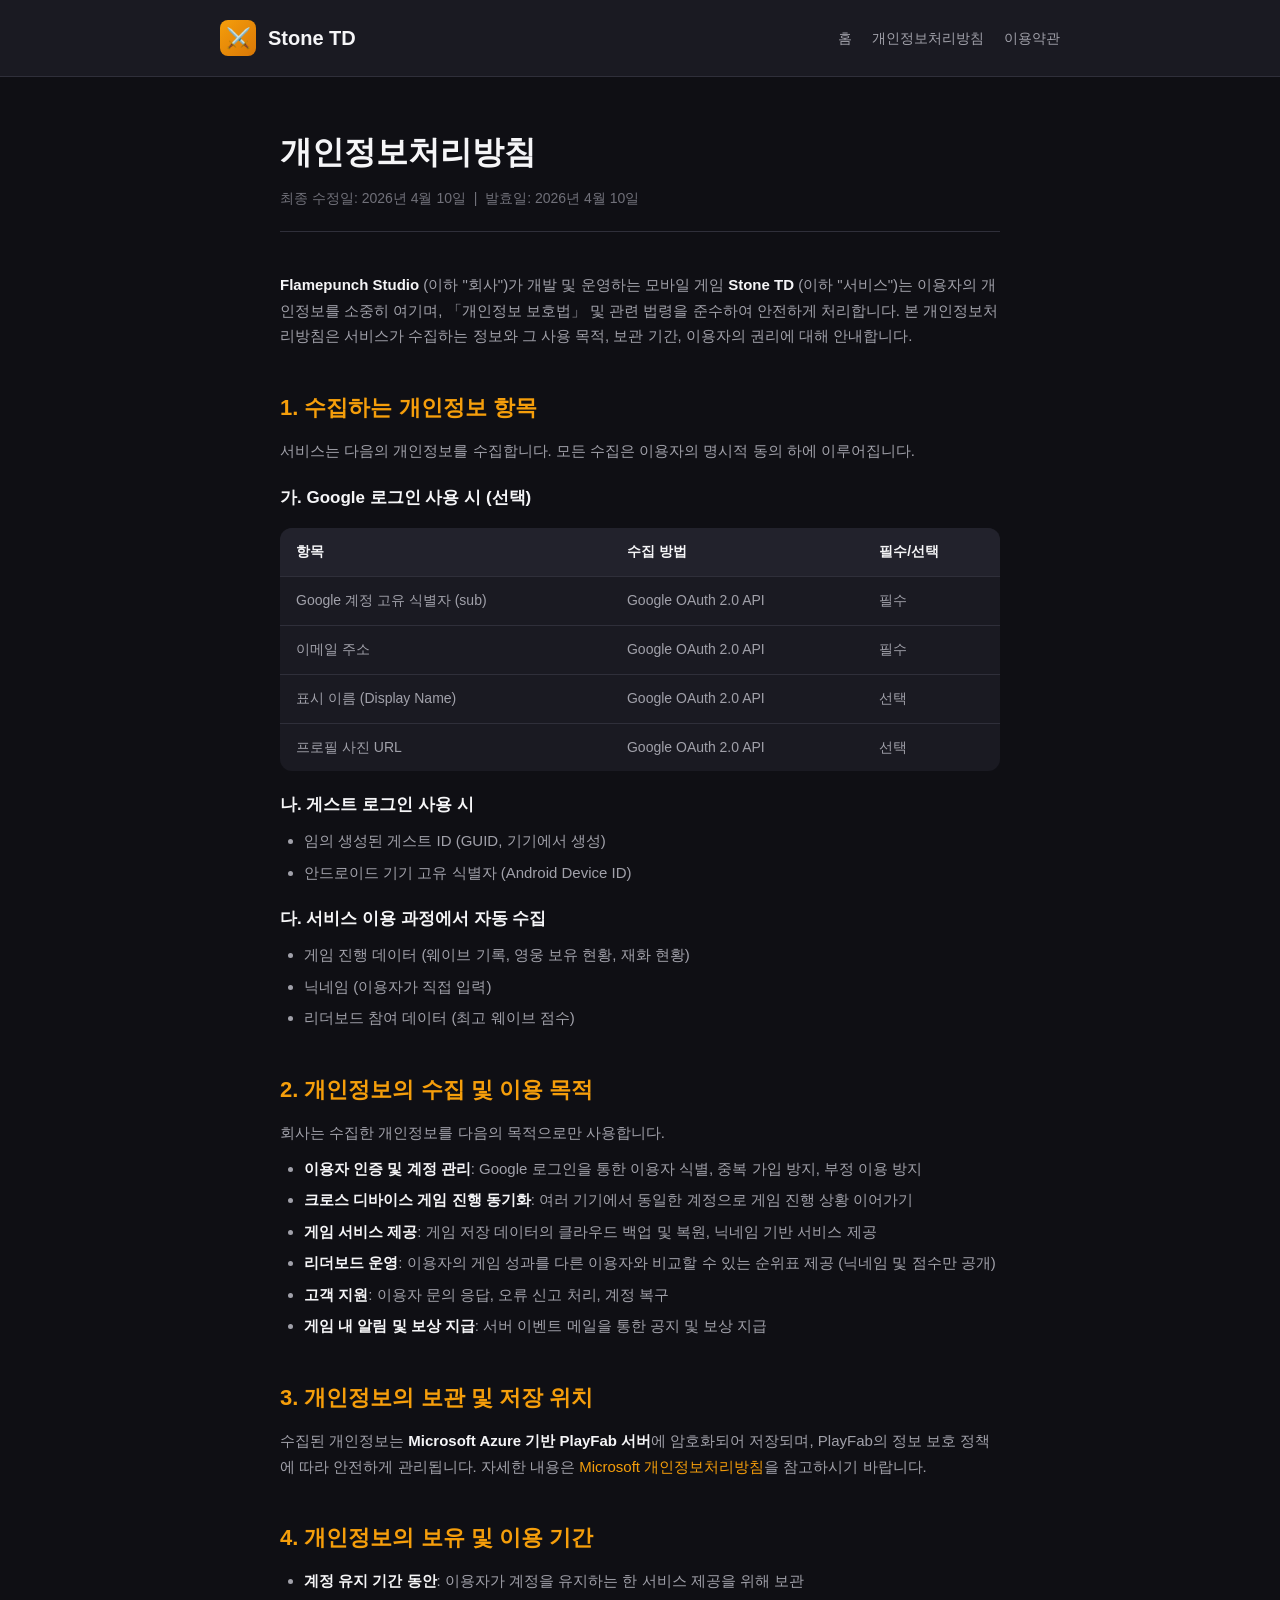
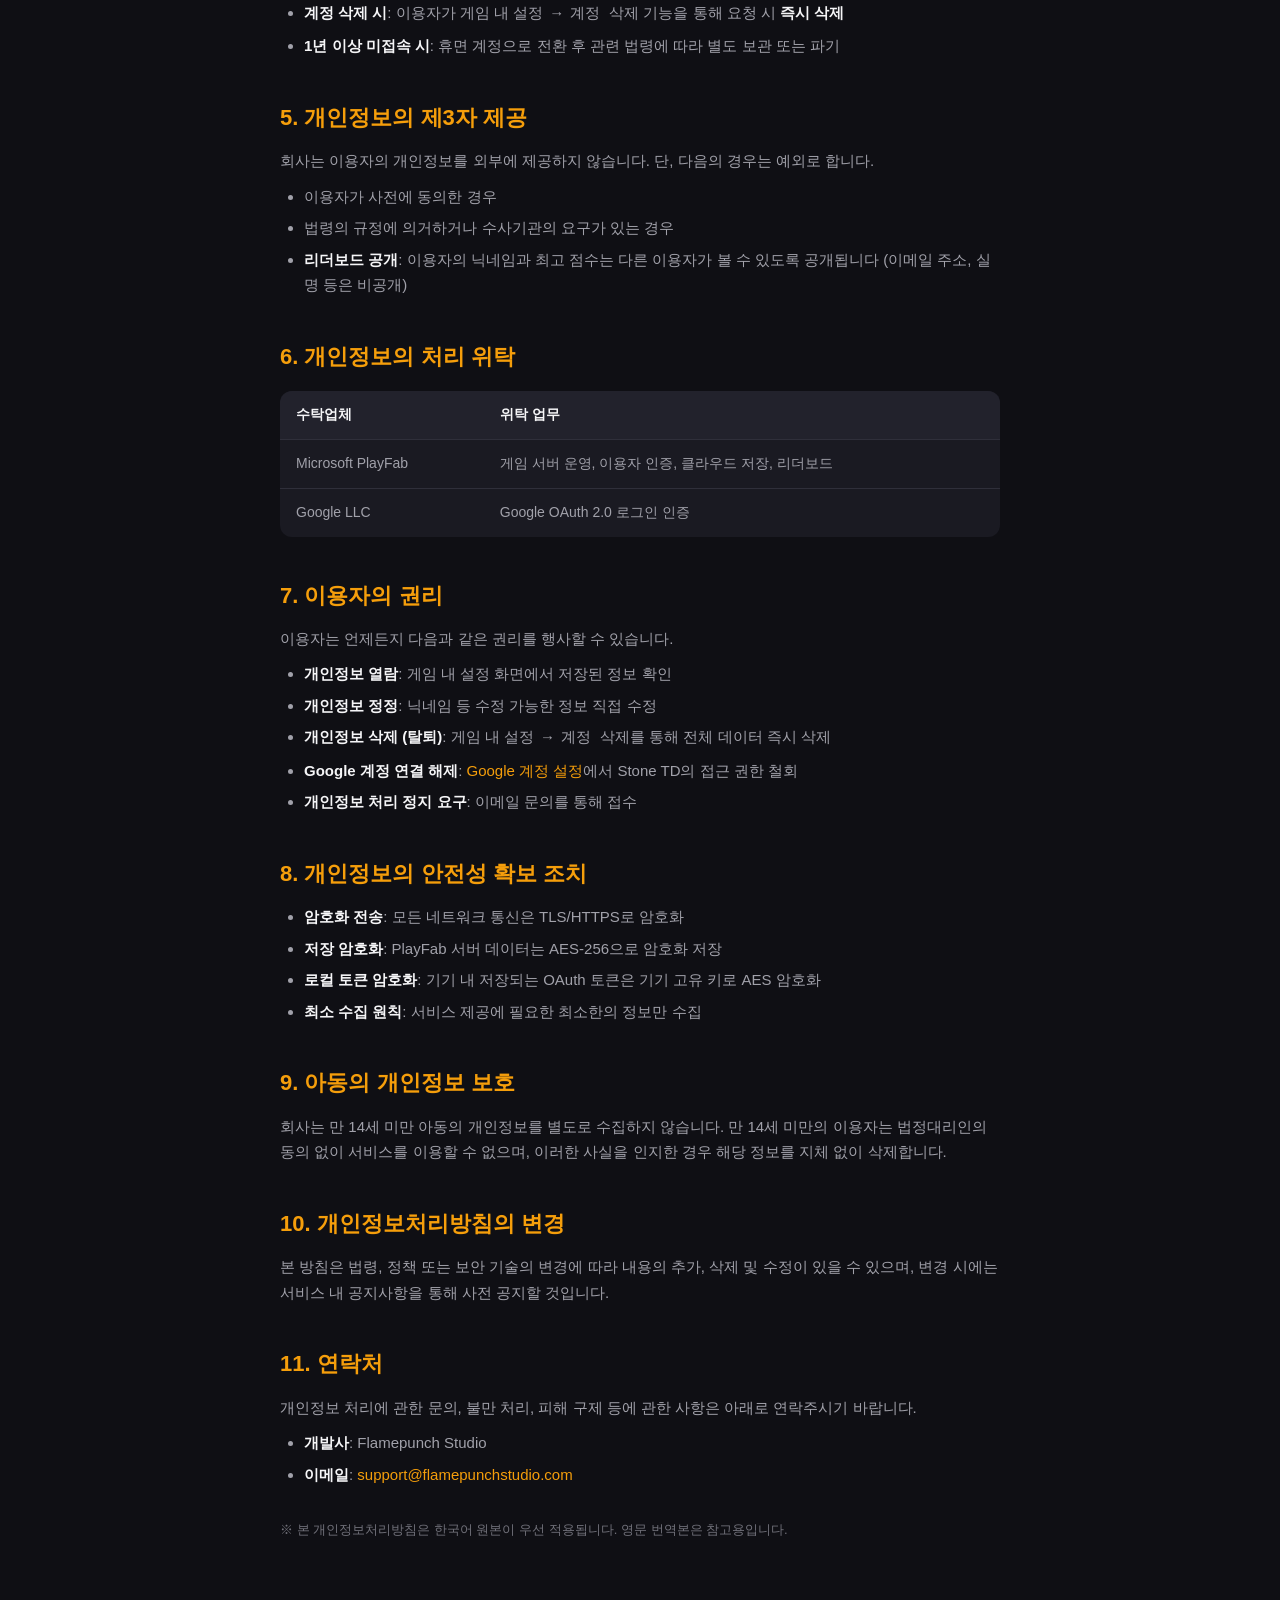
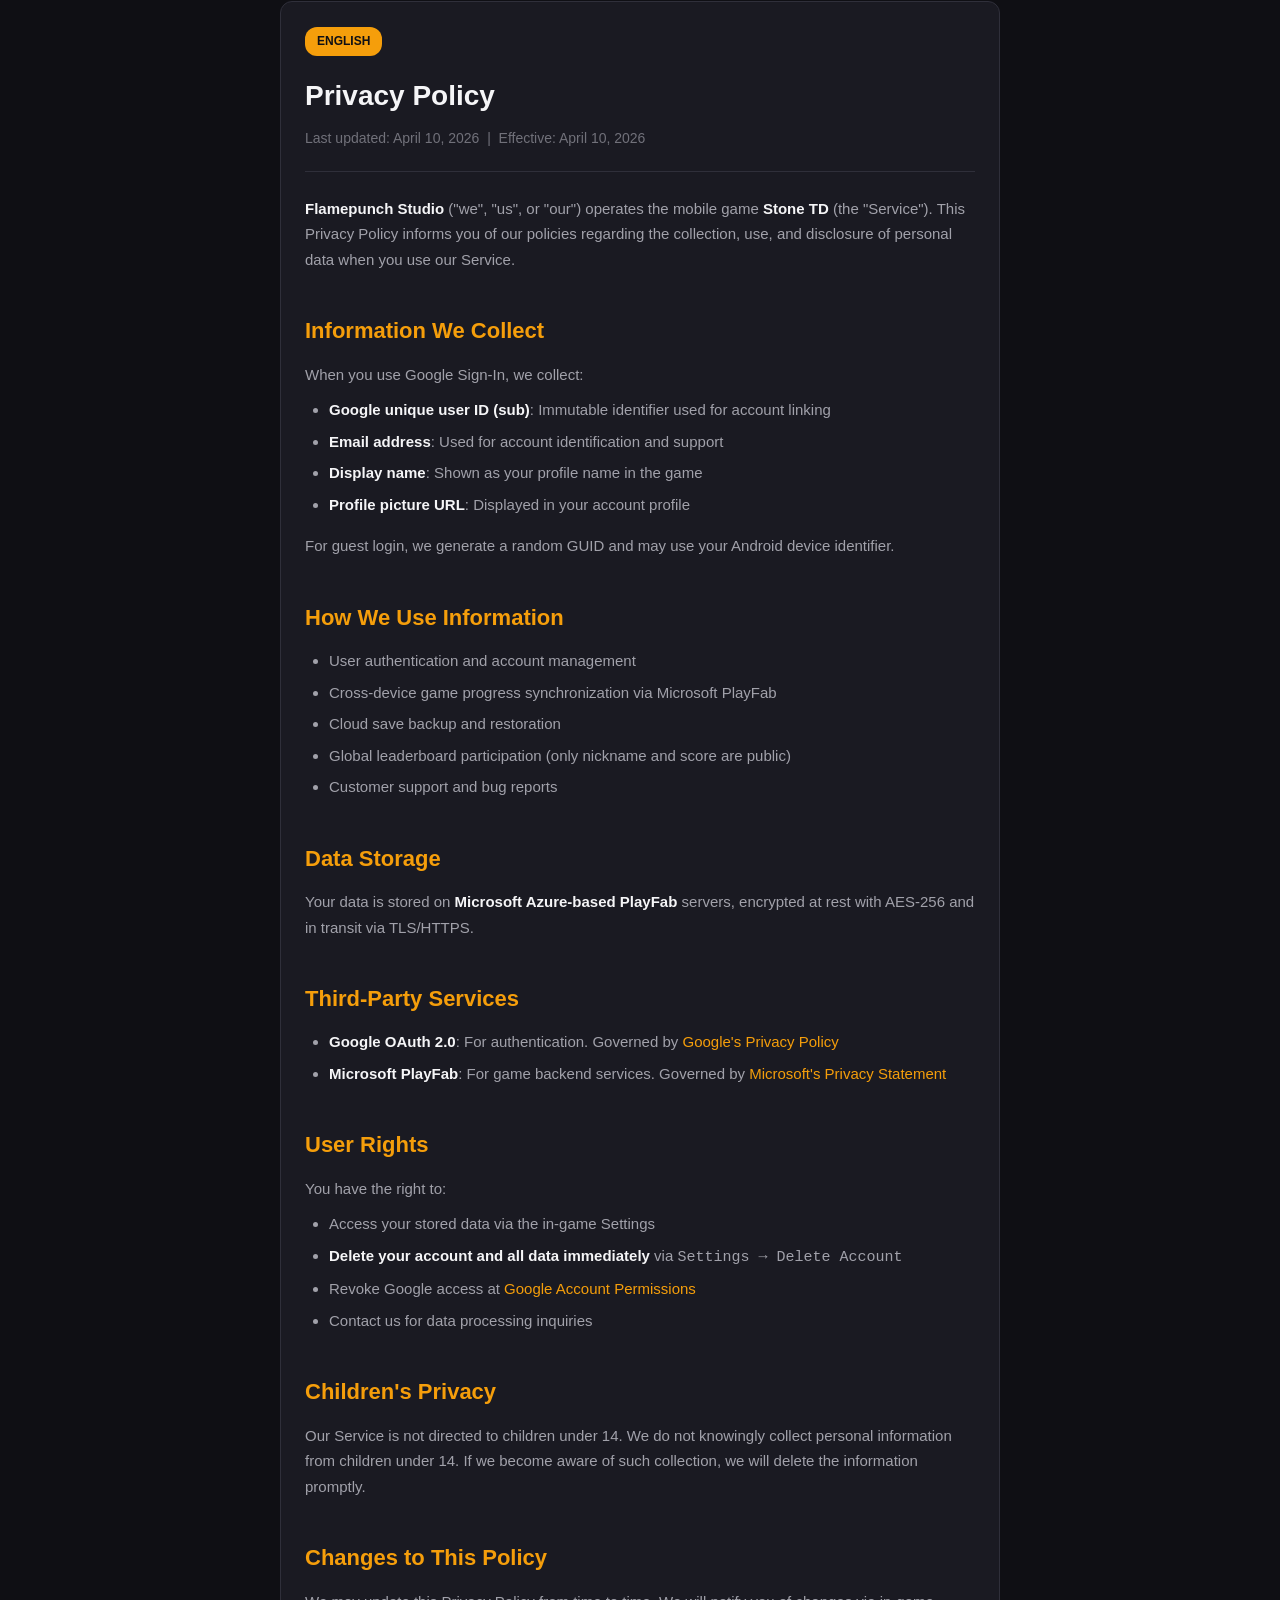
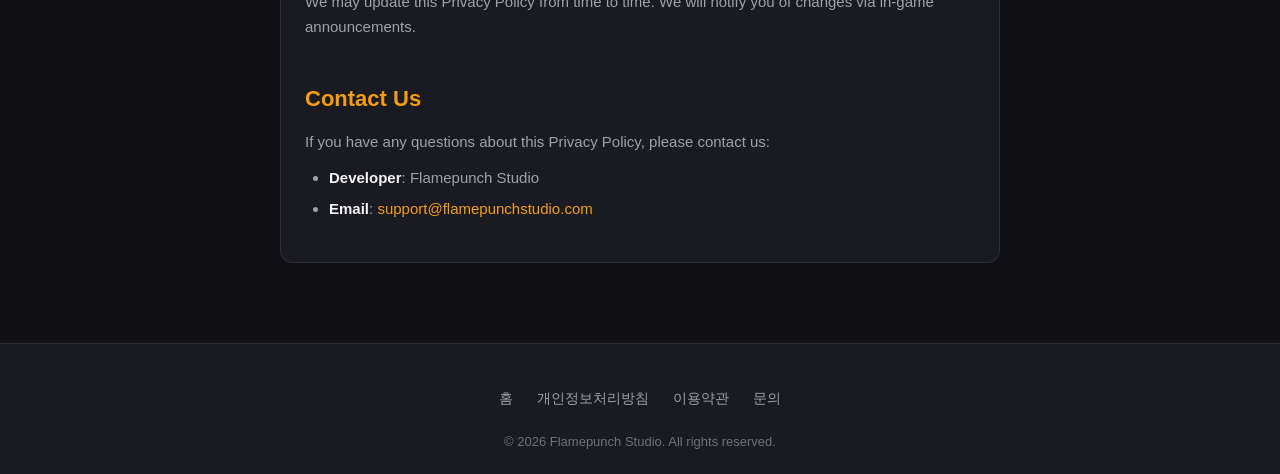
==== privacy.html @ 5a10e5a6 "Initial commit: Stone TD website + legal docs + custom domain CNAME" ====
<!DOCTYPE html>
<html lang="ko">
<head>
  <meta charset="UTF-8" />
  <meta name="viewport" content="width=device-width, initial-scale=1.0" />
  <title>개인정보처리방침 — Stone TD</title>
  <meta
    name="description"
    content="Stone TD 개인정보처리방침 — 수집하는 정보, 사용 목적, 보관 기간, 사용자 권리에 대한 안내"
  />
  <link rel="stylesheet" href="style.css" />
</head>
<body>
  <!-- ─────────── 헤더 ─────────── -->
  <header>
    <div class="container">
      <nav class="nav">
        <a href="index.html" class="logo">
          <div class="logo-icon">⚔️</div>
          <span>Stone TD</span>
        </a>
        <ul class="nav-links">
          <li><a href="index.html">홈</a></li>
          <li><a href="privacy.html">개인정보처리방침</a></li>
          <li><a href="terms.html">이용약관</a></li>
        </ul>
      </nav>
    </div>
  </header>

  <!-- ─────────── 한국어 섹션 ─────────── -->
  <main class="legal-container">
    <h1>개인정보처리방침</h1>
    <p class="legal-subtitle">
      최종 수정일: 2026년 4월 10일 &nbsp;|&nbsp; 발효일: 2026년 4월 10일
    </p>

    <p>
      <strong>Flamepunch Studio</strong> (이하 "회사")가 개발 및 운영하는 모바일
      게임 <strong>Stone TD</strong> (이하 "서비스")는 이용자의 개인정보를
      소중히 여기며, 「개인정보 보호법」 및 관련 법령을 준수하여 안전하게
      처리합니다. 본 개인정보처리방침은 서비스가 수집하는 정보와 그 사용 목적,
      보관 기간, 이용자의 권리에 대해 안내합니다.
    </p>

    <h2>1. 수집하는 개인정보 항목</h2>
    <p>
      서비스는 다음의 개인정보를 수집합니다. 모든 수집은 이용자의 명시적 동의
      하에 이루어집니다.
    </p>

    <h3>가. Google 로그인 사용 시 (선택)</h3>
    <table class="data-table">
      <thead>
        <tr>
          <th>항목</th>
          <th>수집 방법</th>
          <th>필수/선택</th>
        </tr>
      </thead>
      <tbody>
        <tr>
          <td>Google 계정 고유 식별자 (sub)</td>
          <td>Google OAuth 2.0 API</td>
          <td>필수</td>
        </tr>
        <tr>
          <td>이메일 주소</td>
          <td>Google OAuth 2.0 API</td>
          <td>필수</td>
        </tr>
        <tr>
          <td>표시 이름 (Display Name)</td>
          <td>Google OAuth 2.0 API</td>
          <td>선택</td>
        </tr>
        <tr>
          <td>프로필 사진 URL</td>
          <td>Google OAuth 2.0 API</td>
          <td>선택</td>
        </tr>
      </tbody>
    </table>

    <h3>나. 게스트 로그인 사용 시</h3>
    <ul>
      <li>임의 생성된 게스트 ID (GUID, 기기에서 생성)</li>
      <li>안드로이드 기기 고유 식별자 (Android Device ID)</li>
    </ul>

    <h3>다. 서비스 이용 과정에서 자동 수집</h3>
    <ul>
      <li>게임 진행 데이터 (웨이브 기록, 영웅 보유 현황, 재화 현황)</li>
      <li>닉네임 (이용자가 직접 입력)</li>
      <li>리더보드 참여 데이터 (최고 웨이브 점수)</li>
    </ul>

    <h2>2. 개인정보의 수집 및 이용 목적</h2>
    <p>회사는 수집한 개인정보를 다음의 목적으로만 사용합니다.</p>
    <ul>
      <li>
        <strong>이용자 인증 및 계정 관리</strong>: Google 로그인을 통한 이용자
        식별, 중복 가입 방지, 부정 이용 방지
      </li>
      <li>
        <strong>크로스 디바이스 게임 진행 동기화</strong>: 여러 기기에서 동일한
        계정으로 게임 진행 상황 이어가기
      </li>
      <li>
        <strong>게임 서비스 제공</strong>: 게임 저장 데이터의 클라우드 백업 및
        복원, 닉네임 기반 서비스 제공
      </li>
      <li>
        <strong>리더보드 운영</strong>: 이용자의 게임 성과를 다른 이용자와
        비교할 수 있는 순위표 제공 (닉네임 및 점수만 공개)
      </li>
      <li>
        <strong>고객 지원</strong>: 이용자 문의 응답, 오류 신고 처리, 계정 복구
      </li>
      <li>
        <strong>게임 내 알림 및 보상 지급</strong>: 서버 이벤트 메일을 통한 공지
        및 보상 지급
      </li>
    </ul>

    <h2>3. 개인정보의 보관 및 저장 위치</h2>
    <p>
      수집된 개인정보는 <strong>Microsoft Azure 기반 PlayFab 서버</strong>에
      암호화되어 저장되며, PlayFab의 정보 보호 정책에 따라 안전하게 관리됩니다.
      자세한 내용은
      <a
        href="https://www.microsoft.com/ko-kr/trust-center/privacy"
        target="_blank"
        rel="noopener"
        >Microsoft 개인정보처리방침</a
      >을 참고하시기 바랍니다.
    </p>

    <h2>4. 개인정보의 보유 및 이용 기간</h2>
    <ul>
      <li>
        <strong>계정 유지 기간 동안</strong>: 이용자가 계정을 유지하는 한
        서비스 제공을 위해 보관
      </li>
      <li>
        <strong>계정 삭제 시</strong>: 이용자가 게임 내
        <code>설정 → 계정 삭제</code> 기능을 통해 요청 시
        <strong>즉시 삭제</strong>
      </li>
      <li>
        <strong>1년 이상 미접속 시</strong>: 휴면 계정으로 전환 후 관련 법령에
        따라 별도 보관 또는 파기
      </li>
    </ul>

    <h2>5. 개인정보의 제3자 제공</h2>
    <p>
      회사는 이용자의 개인정보를 외부에 제공하지 않습니다. 단, 다음의 경우는
      예외로 합니다.
    </p>
    <ul>
      <li>이용자가 사전에 동의한 경우</li>
      <li>법령의 규정에 의거하거나 수사기관의 요구가 있는 경우</li>
      <li>
        <strong>리더보드 공개</strong>: 이용자의 닉네임과 최고 점수는 다른
        이용자가 볼 수 있도록 공개됩니다 (이메일 주소, 실명 등은 비공개)
      </li>
    </ul>

    <h2>6. 개인정보의 처리 위탁</h2>
    <table class="data-table">
      <thead>
        <tr>
          <th>수탁업체</th>
          <th>위탁 업무</th>
        </tr>
      </thead>
      <tbody>
        <tr>
          <td>Microsoft PlayFab</td>
          <td>
            게임 서버 운영, 이용자 인증, 클라우드 저장, 리더보드
          </td>
        </tr>
        <tr>
          <td>Google LLC</td>
          <td>Google OAuth 2.0 로그인 인증</td>
        </tr>
      </tbody>
    </table>

    <h2>7. 이용자의 권리</h2>
    <p>이용자는 언제든지 다음과 같은 권리를 행사할 수 있습니다.</p>
    <ul>
      <li>
        <strong>개인정보 열람</strong>: 게임 내 설정 화면에서 저장된 정보 확인
      </li>
      <li>
        <strong>개인정보 정정</strong>: 닉네임 등 수정 가능한 정보 직접 수정
      </li>
      <li>
        <strong>개인정보 삭제 (탈퇴)</strong>: 게임 내
        <code>설정 → 계정 삭제</code>를 통해 전체 데이터 즉시 삭제
      </li>
      <li>
        <strong>Google 계정 연결 해제</strong>:
        <a
          href="https://myaccount.google.com/permissions"
          target="_blank"
          rel="noopener"
          >Google 계정 설정</a
        >에서 Stone TD의 접근 권한 철회
      </li>
      <li><strong>개인정보 처리 정지 요구</strong>: 이메일 문의를 통해 접수</li>
    </ul>

    <h2>8. 개인정보의 안전성 확보 조치</h2>
    <ul>
      <li>
        <strong>암호화 전송</strong>: 모든 네트워크 통신은 TLS/HTTPS로 암호화
      </li>
      <li>
        <strong>저장 암호화</strong>: PlayFab 서버 데이터는 AES-256으로 암호화
        저장
      </li>
      <li>
        <strong>로컬 토큰 암호화</strong>: 기기 내 저장되는 OAuth 토큰은 기기
        고유 키로 AES 암호화
      </li>
      <li>
        <strong>최소 수집 원칙</strong>: 서비스 제공에 필요한 최소한의 정보만
        수집
      </li>
    </ul>

    <h2>9. 아동의 개인정보 보호</h2>
    <p>
      회사는 만 14세 미만 아동의 개인정보를 별도로 수집하지 않습니다. 만 14세
      미만의 이용자는 법정대리인의 동의 없이 서비스를 이용할 수 없으며, 이러한
      사실을 인지한 경우 해당 정보를 지체 없이 삭제합니다.
    </p>

    <h2>10. 개인정보처리방침의 변경</h2>
    <p>
      본 방침은 법령, 정책 또는 보안 기술의 변경에 따라 내용의 추가, 삭제 및
      수정이 있을 수 있으며, 변경 시에는 서비스 내 공지사항을 통해 사전 공지할
      것입니다.
    </p>

    <h2>11. 연락처</h2>
    <p>
      개인정보 처리에 관한 문의, 불만 처리, 피해 구제 등에 관한 사항은 아래로
      연락주시기 바랍니다.
    </p>
    <ul>
      <li><strong>개발사</strong>: Flamepunch Studio</li>
      <li>
        <strong>이메일</strong>:
        <a href="mailto:support@flamepunchstudio.com"
          >support@flamepunchstudio.com</a
        >
      </li>
    </ul>

    <p style="margin-top: 32px; color: var(--text-muted); font-size: 13px">
      ※ 본 개인정보처리방침은 한국어 원본이 우선 적용됩니다. 영문 번역본은
      참고용입니다.
    </p>

    <!-- ─────────── English Section ─────────── -->
    <div class="lang-section" style="margin-top: 60px">
      <span class="lang-label">English</span>

      <h1 style="font-size: 28px; margin-bottom: 8px">Privacy Policy</h1>
      <p class="legal-subtitle" style="margin-bottom: 24px">
        Last updated: April 10, 2026 &nbsp;|&nbsp; Effective: April 10, 2026
      </p>

      <p>
        <strong>Flamepunch Studio</strong> ("we", "us", or "our") operates the
        mobile game <strong>Stone TD</strong> (the "Service"). This Privacy
        Policy informs you of our policies regarding the collection, use, and
        disclosure of personal data when you use our Service.
      </p>

      <h2>Information We Collect</h2>
      <p>When you use Google Sign-In, we collect:</p>
      <ul>
        <li>
          <strong>Google unique user ID (sub)</strong>: Immutable identifier
          used for account linking
        </li>
        <li>
          <strong>Email address</strong>: Used for account identification and
          support
        </li>
        <li>
          <strong>Display name</strong>: Shown as your profile name in the game
        </li>
        <li>
          <strong>Profile picture URL</strong>: Displayed in your account
          profile
        </li>
      </ul>
      <p>
        For guest login, we generate a random GUID and may use your Android
        device identifier.
      </p>

      <h2>How We Use Information</h2>
      <ul>
        <li>User authentication and account management</li>
        <li>
          Cross-device game progress synchronization via Microsoft PlayFab
        </li>
        <li>Cloud save backup and restoration</li>
        <li>
          Global leaderboard participation (only nickname and score are public)
        </li>
        <li>Customer support and bug reports</li>
      </ul>

      <h2>Data Storage</h2>
      <p>
        Your data is stored on <strong>Microsoft Azure-based PlayFab</strong>
        servers, encrypted at rest with AES-256 and in transit via TLS/HTTPS.
      </p>

      <h2>Third-Party Services</h2>
      <ul>
        <li>
          <strong>Google OAuth 2.0</strong>: For authentication. Governed by
          <a
            href="https://policies.google.com/privacy"
            target="_blank"
            rel="noopener"
            >Google's Privacy Policy</a
          >
        </li>
        <li>
          <strong>Microsoft PlayFab</strong>: For game backend services.
          Governed by
          <a
            href="https://www.microsoft.com/en-us/trust-center/privacy"
            target="_blank"
            rel="noopener"
            >Microsoft's Privacy Statement</a
          >
        </li>
      </ul>

      <h2>User Rights</h2>
      <p>You have the right to:</p>
      <ul>
        <li>Access your stored data via the in-game Settings</li>
        <li>
          <strong>Delete your account and all data immediately</strong> via
          <code>Settings → Delete Account</code>
        </li>
        <li>
          Revoke Google access at
          <a
            href="https://myaccount.google.com/permissions"
            target="_blank"
            rel="noopener"
            >Google Account Permissions</a
          >
        </li>
        <li>Contact us for data processing inquiries</li>
      </ul>

      <h2>Children's Privacy</h2>
      <p>
        Our Service is not directed to children under 14. We do not knowingly
        collect personal information from children under 14. If we become aware
        of such collection, we will delete the information promptly.
      </p>

      <h2>Changes to This Policy</h2>
      <p>
        We may update this Privacy Policy from time to time. We will notify you
        of changes via in-game announcements.
      </p>

      <h2>Contact Us</h2>
      <p>
        If you have any questions about this Privacy Policy, please contact us:
      </p>
      <ul>
        <li><strong>Developer</strong>: Flamepunch Studio</li>
        <li>
          <strong>Email</strong>:
          <a href="mailto:support@flamepunchstudio.com"
            >support@flamepunchstudio.com</a
          >
        </li>
      </ul>
    </div>
  </main>

  <!-- ─────────── 푸터 ─────────── -->
  <footer>
    <div class="container">
      <ul class="footer-links">
        <li><a href="index.html">홈</a></li>
        <li><a href="privacy.html">개인정보처리방침</a></li>
        <li><a href="terms.html">이용약관</a></li>
        <li><a href="mailto:support@flamepunchstudio.com">문의</a></li>
      </ul>
      <p class="footer-copyright">
        © 2026 Flamepunch Studio. All rights reserved.
      </p>
    </div>
  </footer>
</body>
</html>
---- style.css ----
/* ============================================================
   Stone TD 공식 웹사이트 스타일
   모바일 반응형, 다크 테마, 한국어 + 영어 병행
   ============================================================ */

:root {
  --bg-primary: #0f0f14;
  --bg-secondary: #1a1a22;
  --bg-card: #22222c;
  --border: #2f2f3a;
  --text-primary: #f5f5f7;
  --text-secondary: #a1a1aa;
  --text-muted: #71717a;
  --accent: #f59e0b;
  --accent-hover: #fbbf24;
  --danger: #ef4444;
  --success: #10b981;
  --max-width: 880px;
  --radius: 12px;
}

* {
  box-sizing: border-box;
  margin: 0;
  padding: 0;
}

html {
  scroll-behavior: smooth;
  -webkit-text-size-adjust: 100%;
}

body {
  font-family: -apple-system, BlinkMacSystemFont, "Segoe UI", "Pretendard",
    "Noto Sans KR", "Apple SD Gothic Neo", "Malgun Gothic", sans-serif;
  background: var(--bg-primary);
  color: var(--text-primary);
  line-height: 1.7;
  font-size: 16px;
  min-height: 100vh;
  display: flex;
  flex-direction: column;
}

/* ─────────── 공통 컨테이너 ─────────── */
.container {
  max-width: var(--max-width);
  margin: 0 auto;
  padding: 0 20px;
  width: 100%;
}

/* ─────────── 헤더 / 네비게이션 ─────────── */
header {
  background: var(--bg-secondary);
  border-bottom: 1px solid var(--border);
  padding: 20px 0;
  position: sticky;
  top: 0;
  z-index: 100;
  backdrop-filter: blur(8px);
}

.nav {
  display: flex;
  align-items: center;
  justify-content: space-between;
  gap: 20px;
}

.logo {
  display: flex;
  align-items: center;
  gap: 12px;
  text-decoration: none;
  color: var(--text-primary);
  font-weight: 700;
  font-size: 20px;
}

.logo-icon {
  width: 36px;
  height: 36px;
  background: linear-gradient(135deg, var(--accent), #d97706);
  border-radius: 8px;
  display: flex;
  align-items: center;
  justify-content: center;
  font-size: 20px;
}

.nav-links {
  display: flex;
  gap: 20px;
  list-style: none;
}

.nav-links a {
  color: var(--text-secondary);
  text-decoration: none;
  font-size: 14px;
  transition: color 0.2s;
}

.nav-links a:hover {
  color: var(--accent);
}

/* ─────────── Hero 섹션 (index.html 전용) ─────────── */
.hero {
  padding: 80px 0 60px;
  text-align: center;
  background: linear-gradient(
    180deg,
    var(--bg-primary) 0%,
    var(--bg-secondary) 100%
  );
}

.hero h1 {
  font-size: clamp(36px, 8vw, 56px);
  font-weight: 800;
  margin-bottom: 16px;
  background: linear-gradient(135deg, #f5f5f7 0%, var(--accent) 100%);
  -webkit-background-clip: text;
  -webkit-text-fill-color: transparent;
  background-clip: text;
}

.hero .tagline {
  font-size: clamp(16px, 3.5vw, 20px);
  color: var(--text-secondary);
  margin-bottom: 40px;
  max-width: 600px;
  margin-left: auto;
  margin-right: auto;
}

.hero-badges {
  display: flex;
  justify-content: center;
  gap: 12px;
  flex-wrap: wrap;
  margin-top: 24px;
}

.badge {
  display: inline-flex;
  align-items: center;
  gap: 8px;
  background: var(--bg-card);
  color: var(--text-secondary);
  padding: 8px 16px;
  border-radius: 20px;
  font-size: 13px;
  border: 1px solid var(--border);
}

/* ─────────── 섹션 공통 ─────────── */
section {
  padding: 48px 0;
}

.section-title {
  font-size: 28px;
  font-weight: 700;
  margin-bottom: 24px;
  color: var(--text-primary);
}

.section-subtitle {
  font-size: 15px;
  color: var(--text-muted);
  margin-bottom: 32px;
}

/* ─────────── 기능 카드 그리드 ─────────── */
.features {
  display: grid;
  grid-template-columns: repeat(auto-fit, minmax(240px, 1fr));
  gap: 20px;
  margin-top: 24px;
}

.feature-card {
  background: var(--bg-card);
  border: 1px solid var(--border);
  border-radius: var(--radius);
  padding: 24px;
  transition: transform 0.2s, border-color 0.2s;
}

.feature-card:hover {
  transform: translateY(-4px);
  border-color: var(--accent);
}

.feature-card .emoji {
  font-size: 32px;
  margin-bottom: 12px;
}

.feature-card h3 {
  font-size: 18px;
  margin-bottom: 8px;
  color: var(--text-primary);
}

.feature-card p {
  color: var(--text-secondary);
  font-size: 14px;
  line-height: 1.6;
}

/* ─────────── Download 버튼 ─────────── */
.cta-buttons {
  display: flex;
  gap: 16px;
  justify-content: center;
  flex-wrap: wrap;
  margin-top: 32px;
}

.btn {
  display: inline-flex;
  align-items: center;
  gap: 10px;
  padding: 14px 28px;
  background: var(--accent);
  color: #0f0f14;
  border-radius: var(--radius);
  text-decoration: none;
  font-weight: 600;
  font-size: 15px;
  transition: background 0.2s, transform 0.2s;
}

.btn:hover {
  background: var(--accent-hover);
  transform: translateY(-2px);
}

.btn-secondary {
  background: transparent;
  color: var(--text-primary);
  border: 1px solid var(--border);
}

.btn-secondary:hover {
  background: var(--bg-card);
}

/* ─────────── 법적 문서 스타일 (privacy / terms) ─────────── */
.legal-container {
  max-width: 760px;
  margin: 48px auto;
  padding: 0 20px;
}

.legal-container h1 {
  font-size: 32px;
  font-weight: 800;
  margin-bottom: 8px;
  color: var(--text-primary);
}

.legal-container .legal-subtitle {
  color: var(--text-muted);
  font-size: 14px;
  margin-bottom: 40px;
  padding-bottom: 20px;
  border-bottom: 1px solid var(--border);
}

.legal-container h2 {
  font-size: 22px;
  font-weight: 700;
  color: var(--accent);
  margin-top: 40px;
  margin-bottom: 12px;
}

.legal-container h3 {
  font-size: 17px;
  font-weight: 600;
  color: var(--text-primary);
  margin-top: 20px;
  margin-bottom: 8px;
}

.legal-container p,
.legal-container li {
  color: var(--text-secondary);
  font-size: 15px;
  margin-bottom: 10px;
}

.legal-container ul,
.legal-container ol {
  padding-left: 24px;
  margin-bottom: 16px;
}

.legal-container li {
  margin-bottom: 6px;
}

.legal-container strong {
  color: var(--text-primary);
  font-weight: 600;
}

.legal-container a {
  color: var(--accent);
  text-decoration: none;
}

.legal-container a:hover {
  text-decoration: underline;
}

/* 언어 구분 섹션 */
.lang-section {
  background: var(--bg-secondary);
  border: 1px solid var(--border);
  border-radius: var(--radius);
  padding: 24px;
  margin-bottom: 32px;
}

.lang-label {
  display: inline-block;
  background: var(--accent);
  color: #0f0f14;
  padding: 4px 12px;
  border-radius: 12px;
  font-size: 12px;
  font-weight: 700;
  margin-bottom: 16px;
  text-transform: uppercase;
}

/* ─────────── 테이블 스타일 ─────────── */
.data-table {
  width: 100%;
  border-collapse: collapse;
  margin: 16px 0;
  background: var(--bg-secondary);
  border-radius: var(--radius);
  overflow: hidden;
}

.data-table th,
.data-table td {
  padding: 12px 16px;
  text-align: left;
  border-bottom: 1px solid var(--border);
  font-size: 14px;
}

.data-table th {
  background: var(--bg-card);
  color: var(--text-primary);
  font-weight: 600;
}

.data-table td {
  color: var(--text-secondary);
}

.data-table tr:last-child td {
  border-bottom: none;
}

/* ─────────── 푸터 ─────────── */
footer {
  margin-top: auto;
  background: var(--bg-secondary);
  border-top: 1px solid var(--border);
  padding: 40px 0 24px;
  text-align: center;
}

.footer-links {
  display: flex;
  justify-content: center;
  gap: 24px;
  flex-wrap: wrap;
  margin-bottom: 20px;
  list-style: none;
}

.footer-links a {
  color: var(--text-secondary);
  text-decoration: none;
  font-size: 14px;
}

.footer-links a:hover {
  color: var(--accent);
}

.footer-copyright {
  color: var(--text-muted);
  font-size: 13px;
}

/* ─────────── 모바일 대응 ─────────── */
@media (max-width: 640px) {
  .hero {
    padding: 60px 0 40px;
  }

  section {
    padding: 32px 0;
  }

  .section-title {
    font-size: 24px;
  }

  .nav-links {
    gap: 12px;
  }

  .nav-links a {
    font-size: 13px;
  }

  .legal-container {
    margin: 32px auto;
  }

  .legal-container h1 {
    font-size: 26px;
  }

  .legal-container h2 {
    font-size: 19px;
  }

  .cta-buttons {
    flex-direction: column;
    align-items: stretch;
  }

  .btn {
    justify-content: center;
  }
}
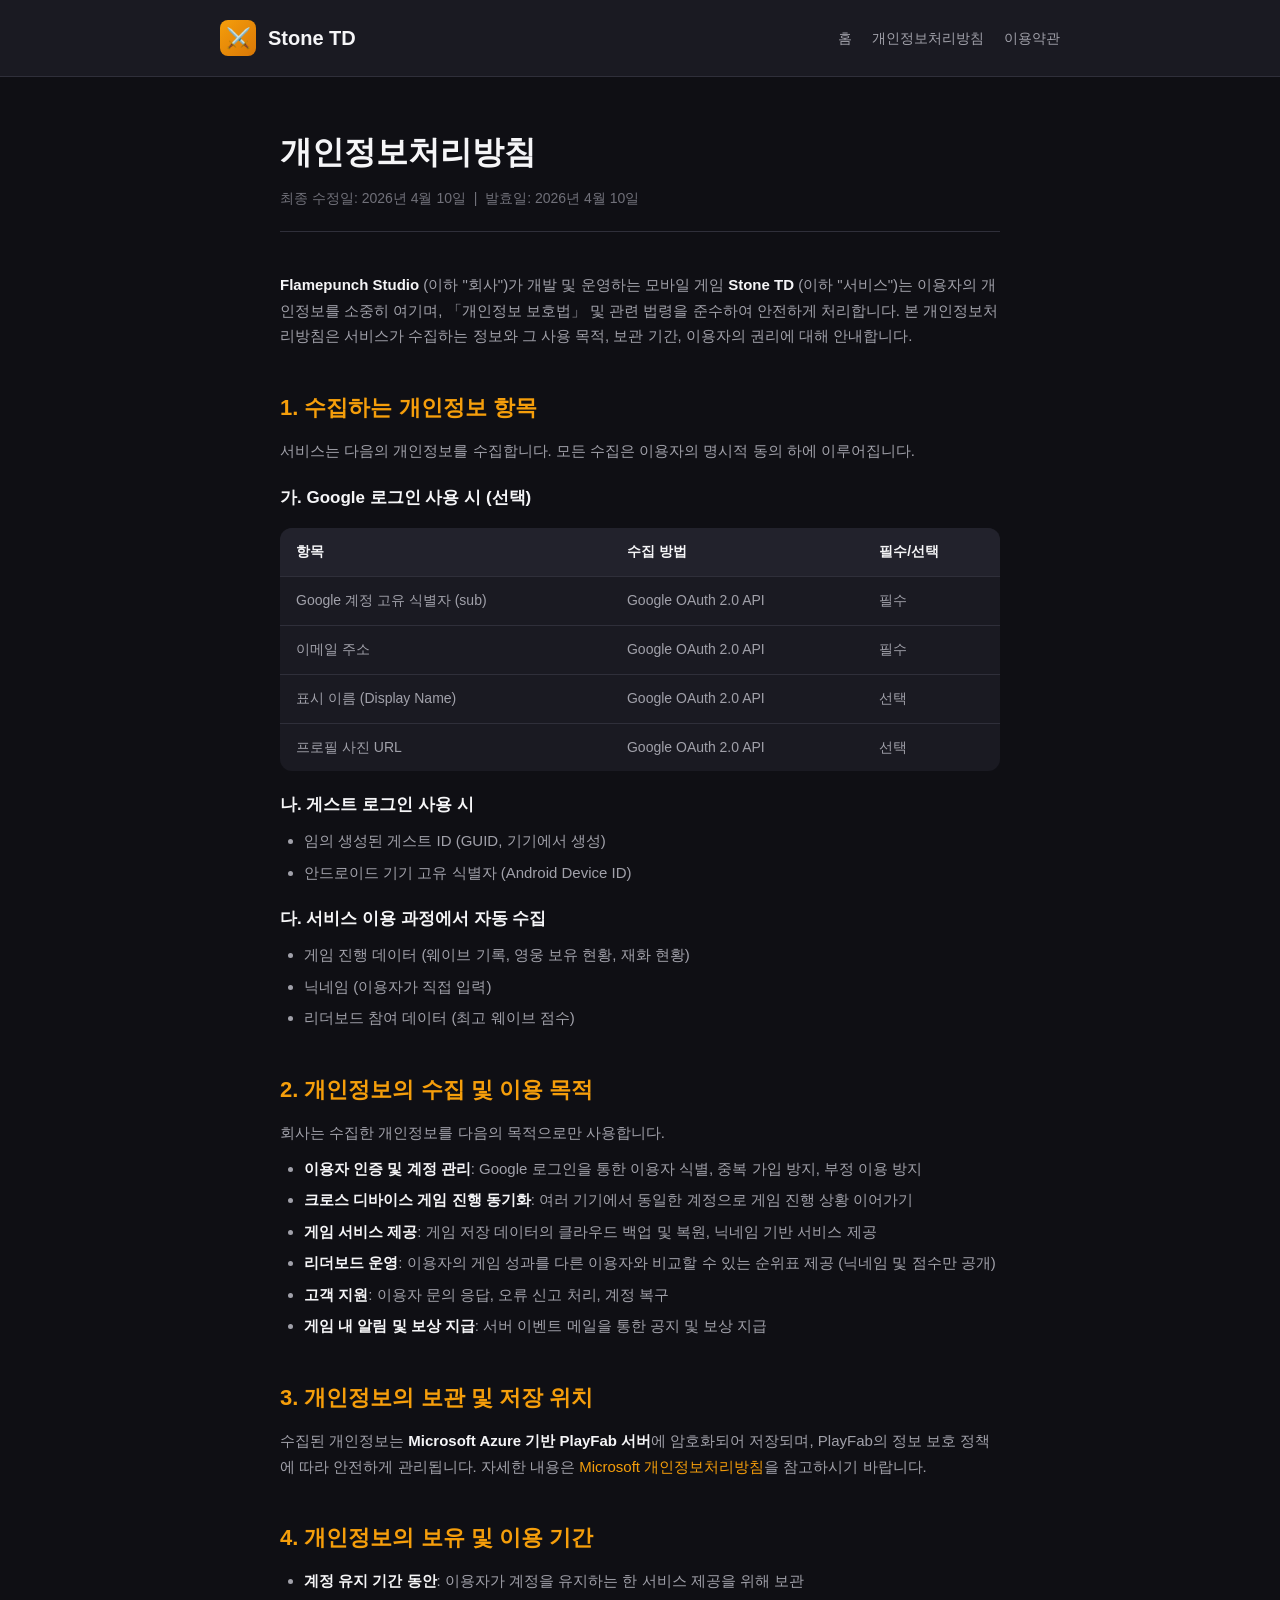
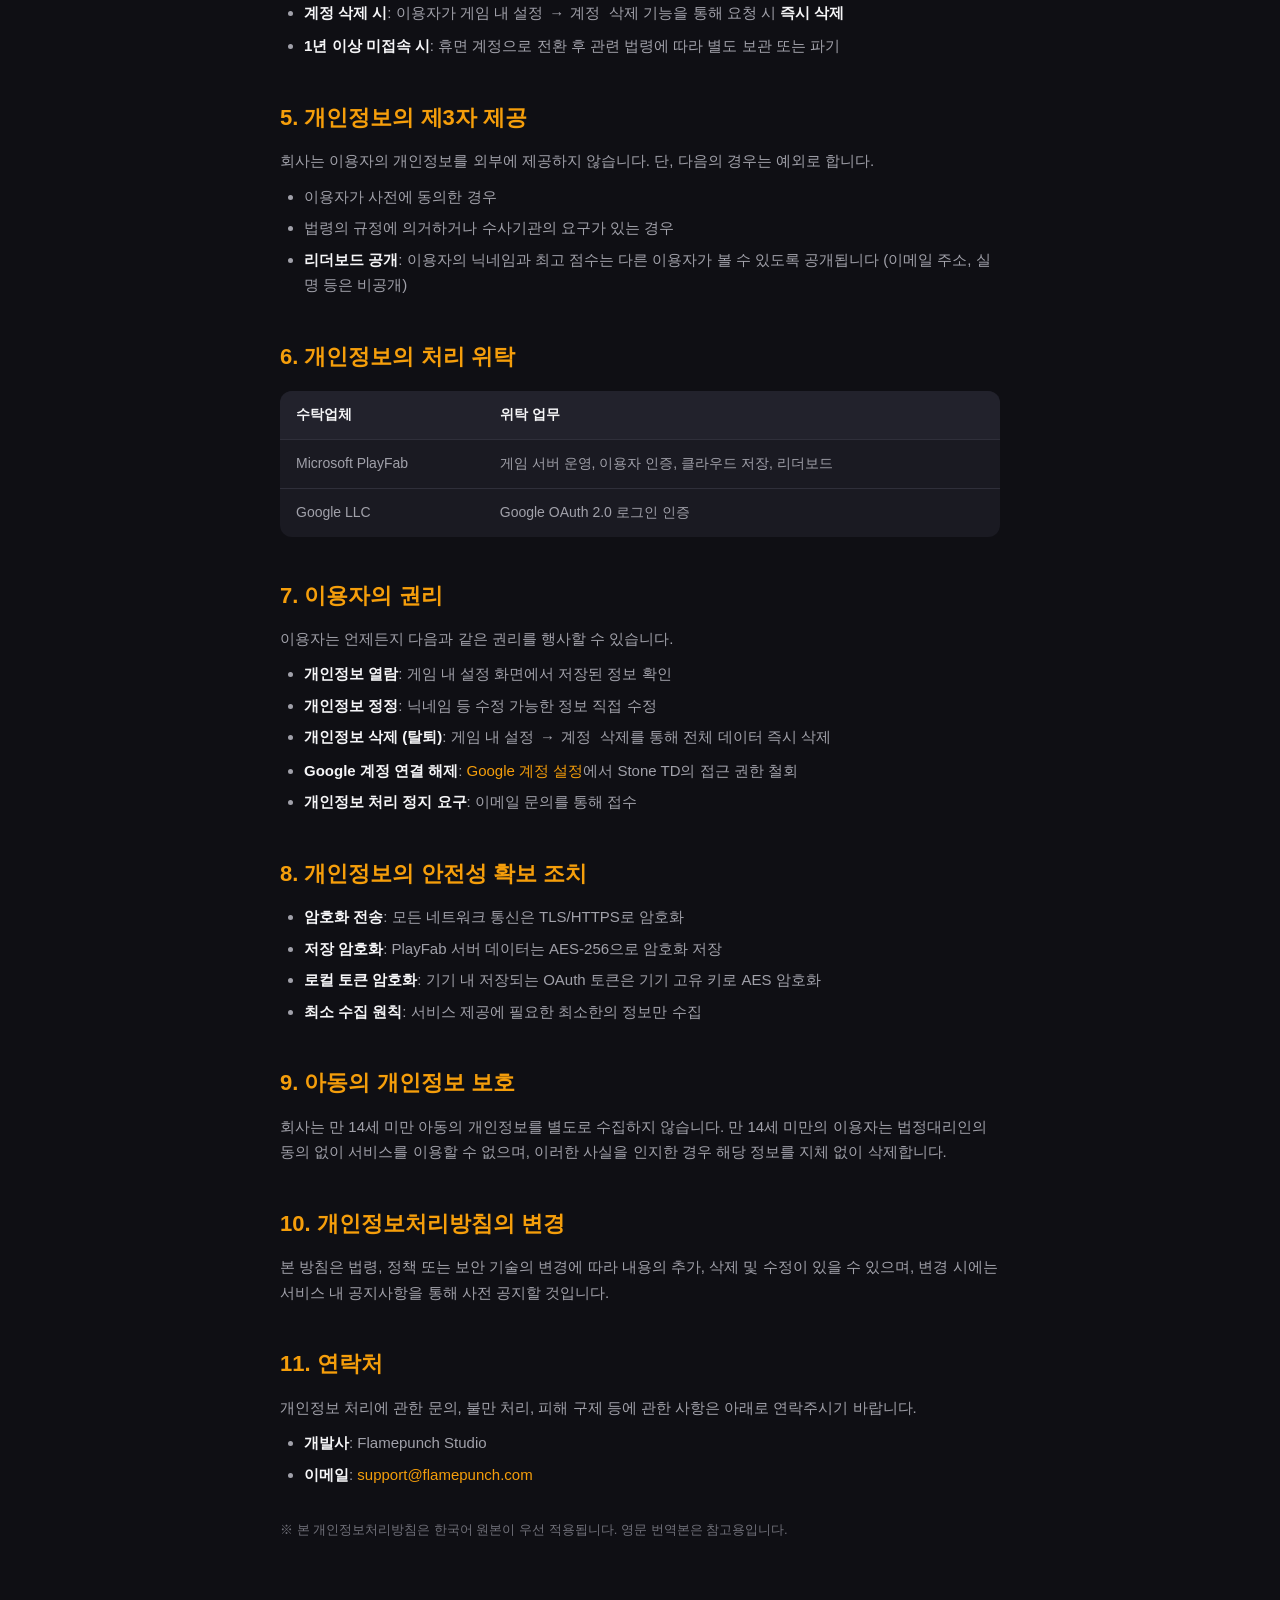
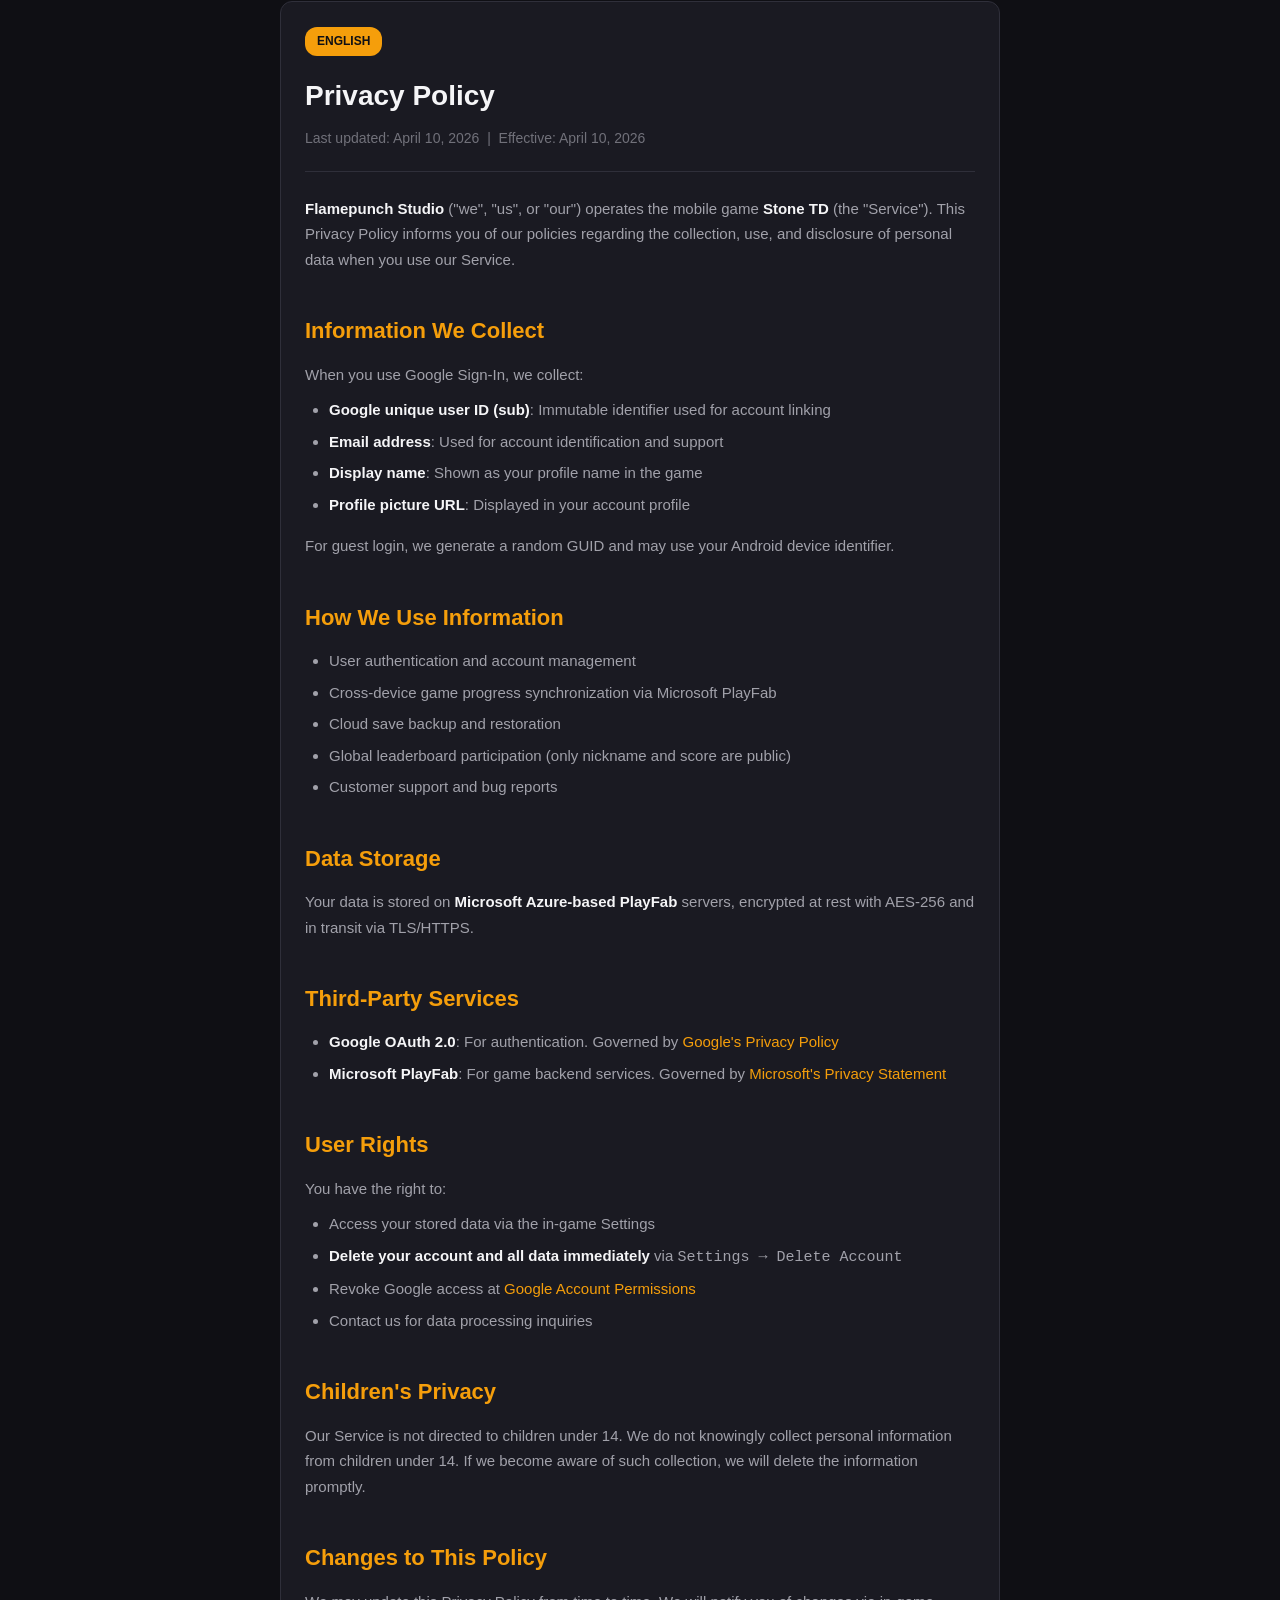
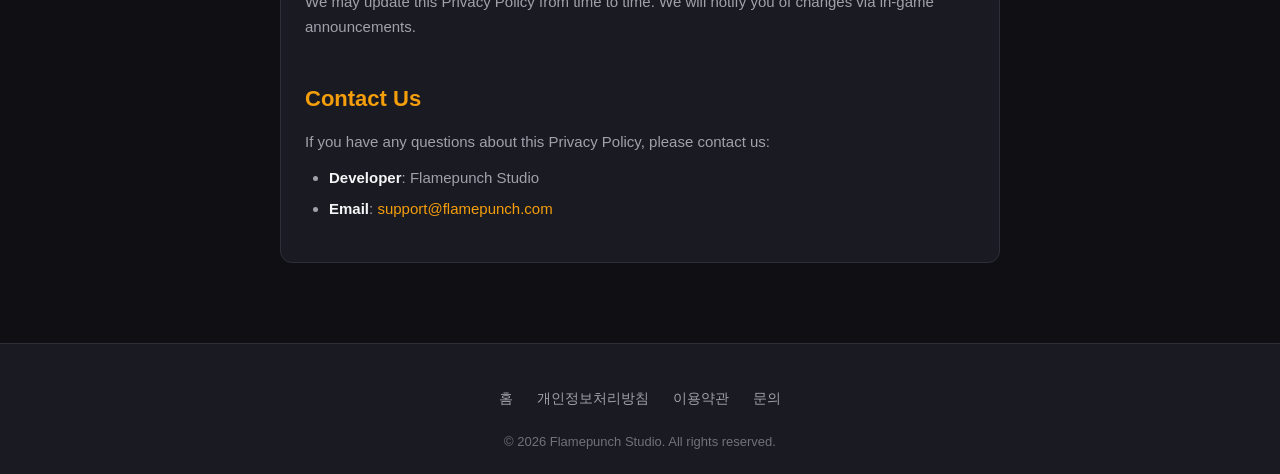
==== commit 1220d7dc: "Fix domain: flamepunchstudio.com -> flamepunch.com (correct ownership)" ====
--- a/privacy.html
+++ b/privacy.html
@@ -256,8 +256,8 @@
       <li><strong>개발사</strong>: Flamepunch Studio</li>
       <li>
         <strong>이메일</strong>:
-        <a href="mailto:support@flamepunchstudio.com"
-          >support@flamepunchstudio.com</a
+        <a href="mailto:support@flamepunch.com"
+          >support@flamepunch.com</a
         >
       </li>
     </ul>
@@ -390,8 +390,8 @@
         <li><strong>Developer</strong>: Flamepunch Studio</li>
         <li>
           <strong>Email</strong>:
-          <a href="mailto:support@flamepunchstudio.com"
-            >support@flamepunchstudio.com</a
+          <a href="mailto:support@flamepunch.com"
+            >support@flamepunch.com</a
           >
         </li>
       </ul>
@@ -405,7 +405,7 @@
         <li><a href="index.html">홈</a></li>
         <li><a href="privacy.html">개인정보처리방침</a></li>
         <li><a href="terms.html">이용약관</a></li>
-        <li><a href="mailto:support@flamepunchstudio.com">문의</a></li>
+        <li><a href="mailto:support@flamepunch.com">문의</a></li>
       </ul>
       <p class="footer-copyright">
         © 2026 Flamepunch Studio. All rights reserved.
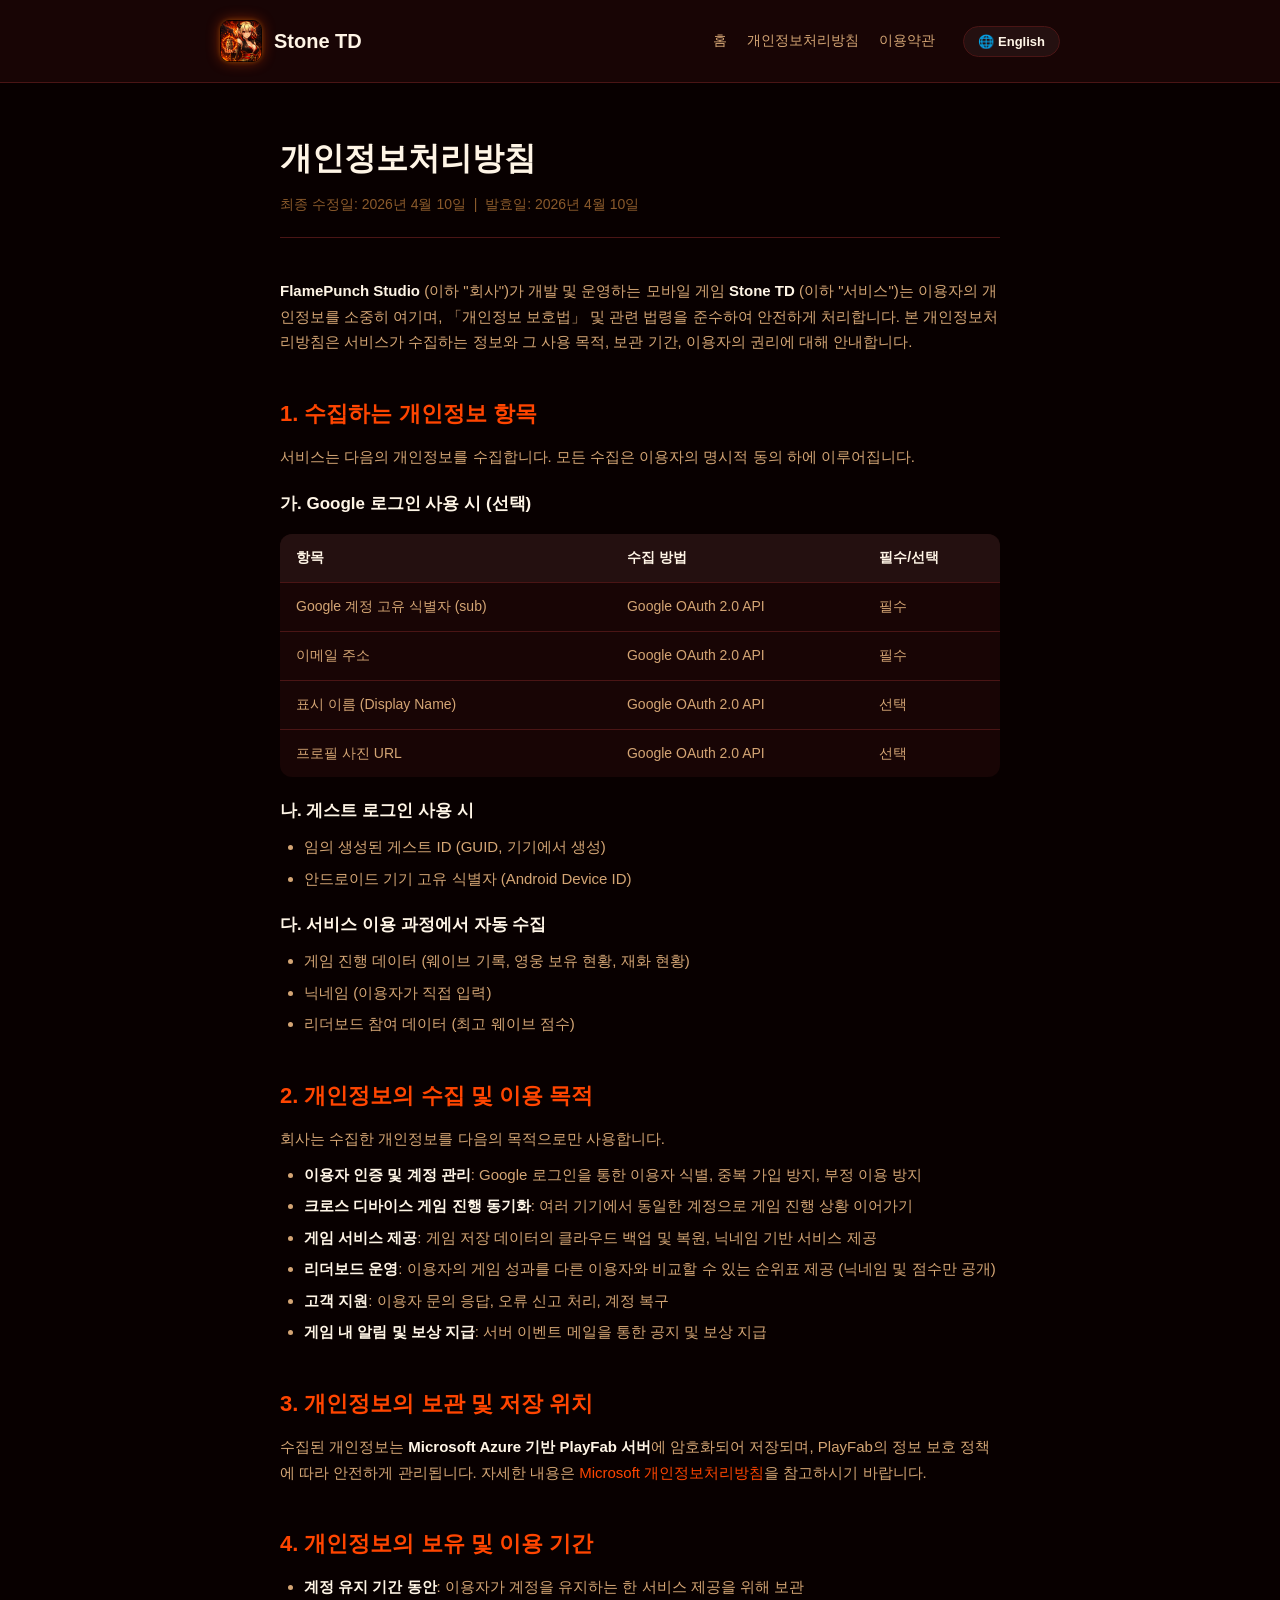
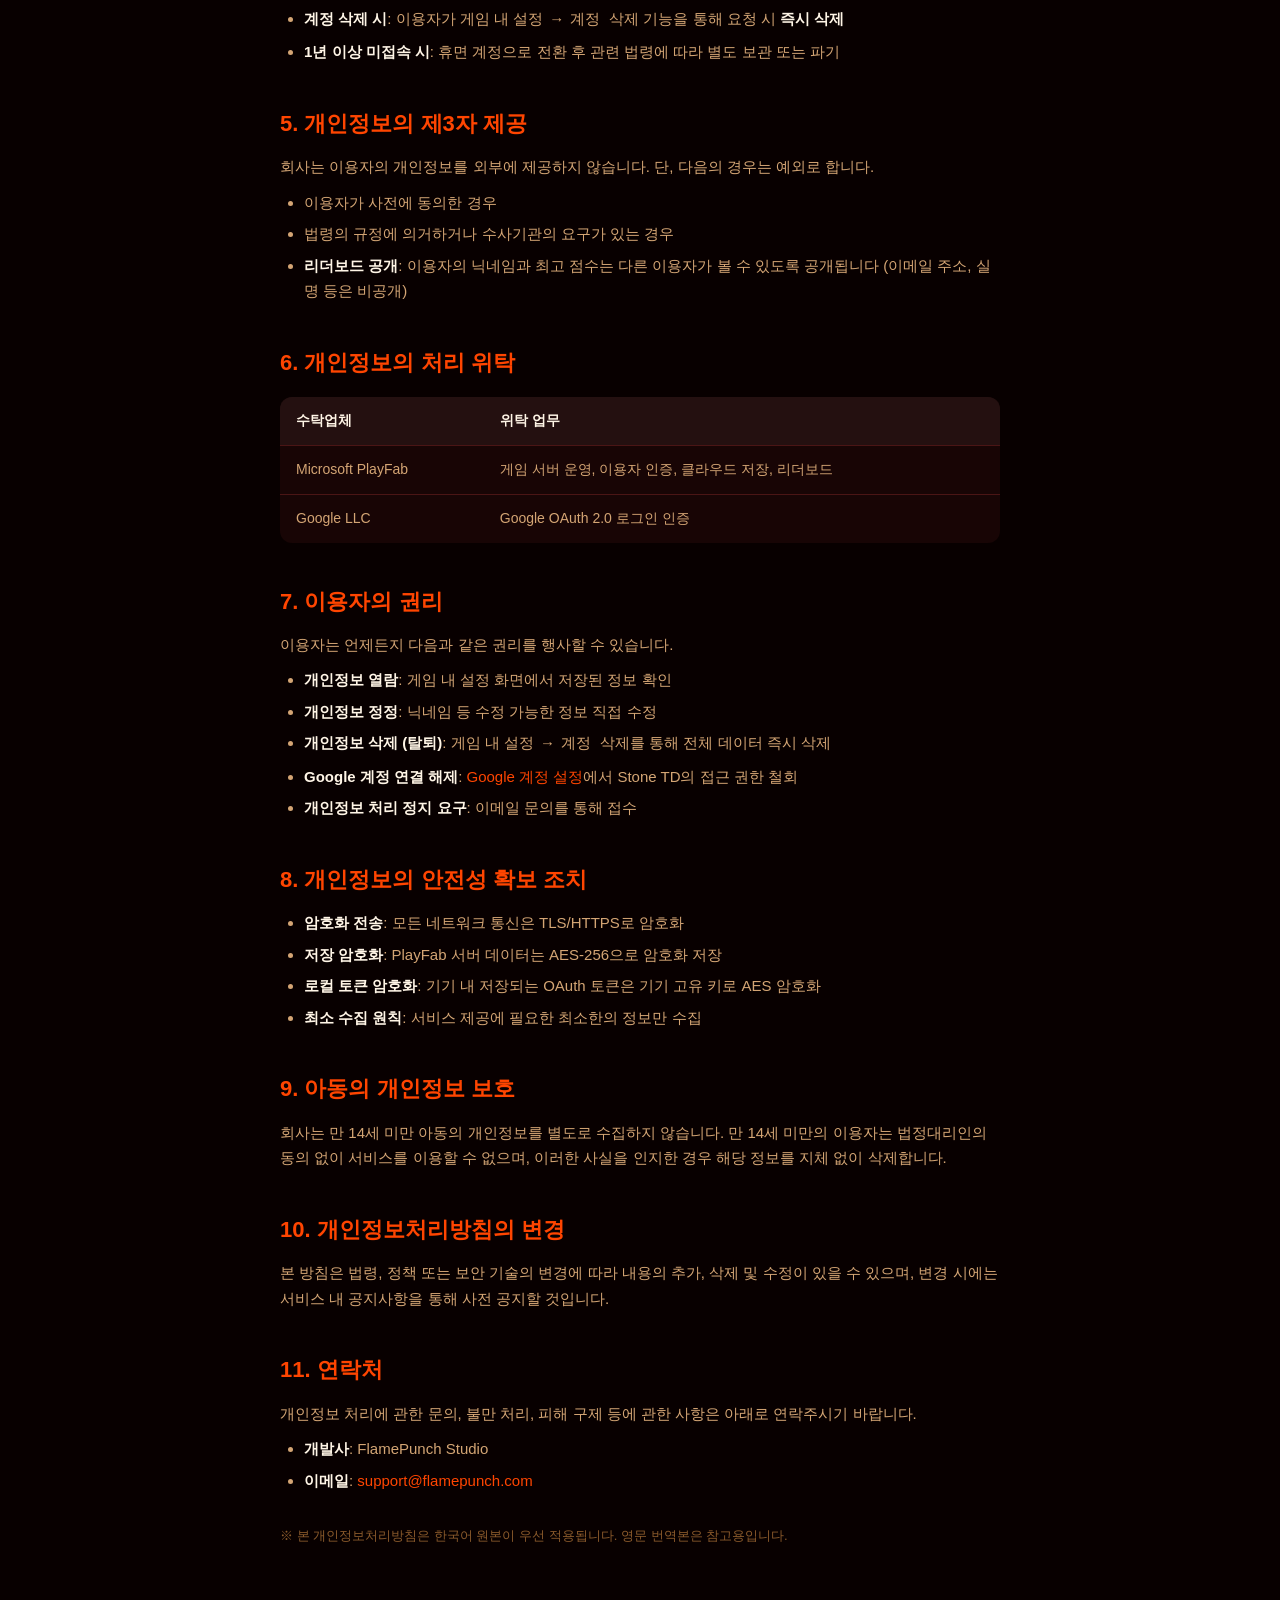
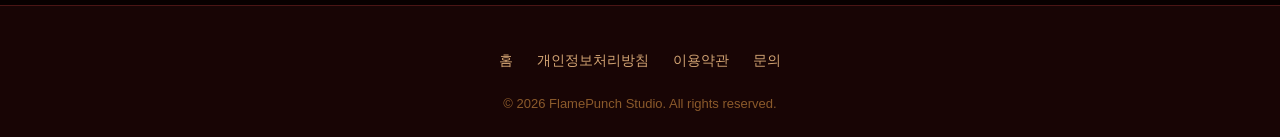
==== commit e642314c: "Add bilingual support (KR/EN toggle), Fire theme, new icon, tower defense rebranding" ====
--- a/privacy.html
+++ b/privacy.html
@@ -10,33 +10,53 @@
   />
   <link rel="stylesheet" href="style.css" />
 </head>
-<body>
+<body class="show-ko">
   <!-- ─────────── 헤더 ─────────── -->
   <header>
     <div class="container">
       <nav class="nav">
         <a href="index.html" class="logo">
-          <div class="logo-icon">⚔️</div>
+          <img src="Stone_TD_Icon.png" alt="Stone TD" class="logo-icon" />
           <span>Stone TD</span>
         </a>
         <ul class="nav-links">
-          <li><a href="index.html">홈</a></li>
-          <li><a href="privacy.html">개인정보처리방침</a></li>
-          <li><a href="terms.html">이용약관</a></li>
+          <li>
+            <a href="index.html">
+              <span data-lang="ko">홈</span>
+              <span data-lang="en">Home</span>
+            </a>
+          </li>
+          <li>
+            <a href="privacy.html">
+              <span data-lang="ko">개인정보처리방침</span>
+              <span data-lang="en">Privacy</span>
+            </a>
+          </li>
+          <li>
+            <a href="terms.html">
+              <span data-lang="ko">이용약관</span>
+              <span data-lang="en">Terms</span>
+            </a>
+          </li>
+          <li>
+            <button class="lang-switch" type="button">🌐 English</button>
+          </li>
         </ul>
       </nav>
     </div>
   </header>
 
-  <!-- ─────────── 한국어 섹션 ─────────── -->
+  <!-- ─────────── 법적 문서 컨테이너 ─────────── -->
   <main class="legal-container">
+    <!-- ─────────── 한국어 섹션 ─────────── -->
+    <div data-lang="ko">
     <h1>개인정보처리방침</h1>
     <p class="legal-subtitle">
       최종 수정일: 2026년 4월 10일 &nbsp;|&nbsp; 발효일: 2026년 4월 10일
     </p>
 
     <p>
-      <strong>Flamepunch Studio</strong> (이하 "회사")가 개발 및 운영하는 모바일
+      <strong>FlamePunch Studio</strong> (이하 "회사")가 개발 및 운영하는 모바일
       게임 <strong>Stone TD</strong> (이하 "서비스")는 이용자의 개인정보를
       소중히 여기며, 「개인정보 보호법」 및 관련 법령을 준수하여 안전하게
       처리합니다. 본 개인정보처리방침은 서비스가 수집하는 정보와 그 사용 목적,
@@ -253,7 +273,7 @@
       연락주시기 바랍니다.
     </p>
     <ul>
-      <li><strong>개발사</strong>: Flamepunch Studio</li>
+      <li><strong>개발사</strong>: FlamePunch Studio</li>
       <li>
         <strong>이메일</strong>:
         <a href="mailto:support@flamepunch.com"
@@ -266,18 +286,18 @@
       ※ 본 개인정보처리방침은 한국어 원본이 우선 적용됩니다. 영문 번역본은
       참고용입니다.
     </p>
+    </div>
+    <!-- ─────────── /한국어 섹션 ─────────── -->
 
     <!-- ─────────── English Section ─────────── -->
-    <div class="lang-section" style="margin-top: 60px">
-      <span class="lang-label">English</span>
-
-      <h1 style="font-size: 28px; margin-bottom: 8px">Privacy Policy</h1>
-      <p class="legal-subtitle" style="margin-bottom: 24px">
+    <div data-lang="en">
+      <h1>Privacy Policy</h1>
+      <p class="legal-subtitle">
         Last updated: April 10, 2026 &nbsp;|&nbsp; Effective: April 10, 2026
       </p>
 
       <p>
-        <strong>Flamepunch Studio</strong> ("we", "us", or "our") operates the
+        <strong>FlamePunch Studio</strong> ("we", "us", or "our") operates the
         mobile game <strong>Stone TD</strong> (the "Service"). This Privacy
         Policy informs you of our policies regarding the collection, use, and
         disclosure of personal data when you use our Service.
@@ -387,7 +407,7 @@
         If you have any questions about this Privacy Policy, please contact us:
       </p>
       <ul>
-        <li><strong>Developer</strong>: Flamepunch Studio</li>
+        <li><strong>Developer</strong>: FlamePunch Studio</li>
         <li>
           <strong>Email</strong>:
           <a href="mailto:support@flamepunch.com"
@@ -402,15 +422,37 @@
   <footer>
     <div class="container">
       <ul class="footer-links">
-        <li><a href="index.html">홈</a></li>
-        <li><a href="privacy.html">개인정보처리방침</a></li>
-        <li><a href="terms.html">이용약관</a></li>
-        <li><a href="mailto:support@flamepunch.com">문의</a></li>
+        <li>
+          <a href="index.html">
+            <span data-lang="ko">홈</span>
+            <span data-lang="en">Home</span>
+          </a>
+        </li>
+        <li>
+          <a href="privacy.html">
+            <span data-lang="ko">개인정보처리방침</span>
+            <span data-lang="en">Privacy Policy</span>
+          </a>
+        </li>
+        <li>
+          <a href="terms.html">
+            <span data-lang="ko">이용약관</span>
+            <span data-lang="en">Terms of Service</span>
+          </a>
+        </li>
+        <li>
+          <a href="mailto:support@flamepunch.com">
+            <span data-lang="ko">문의</span>
+            <span data-lang="en">Contact</span>
+          </a>
+        </li>
       </ul>
       <p class="footer-copyright">
-        © 2026 Flamepunch Studio. All rights reserved.
+        © 2026 FlamePunch Studio. All rights reserved.
       </p>
     </div>
   </footer>
+
+  <script src="lang.js"></script>
 </body>
 </html>
--- a/style.css
+++ b/style.css
@@ -1,19 +1,121 @@
 /* ============================================================
    Stone TD 공식 웹사이트 스타일
-   모바일 반응형, 다크 테마, 한국어 + 영어 병행
+   모바일 반응형, 다크 테마, 한국어/영어 토글 지원
    ============================================================ */
 
+/* ─────────── 다국어 전환 (lang.js 제어) ─────────── */
+/* 기본: show-ko 클래스가 없으면 ko 표시 (초기 로딩 시 FOUC 방지) */
+[data-lang="en"] {
+  display: none;
+}
+[data-lang="ko"] {
+  display: initial;
+}
+
+/* show-en 상태 */
+body.show-en [data-lang="ko"] {
+  display: none !important;
+}
+body.show-en [data-lang="en"] {
+  display: initial;
+}
+
+/* show-ko 상태 (명시적) */
+body.show-ko [data-lang="en"] {
+  display: none !important;
+}
+body.show-ko [data-lang="ko"] {
+  display: initial;
+}
+
+/* block 요소용 (section, div, p, li 등) */
+body.show-en section[data-lang="ko"],
+body.show-en div[data-lang="ko"],
+body.show-en p[data-lang="ko"],
+body.show-en li[data-lang="ko"],
+body.show-en h1[data-lang="ko"],
+body.show-en h2[data-lang="ko"],
+body.show-en h3[data-lang="ko"],
+body.show-en ul[data-lang="ko"] {
+  display: none !important;
+}
+body.show-en section[data-lang="en"],
+body.show-en div[data-lang="en"],
+body.show-en p[data-lang="en"],
+body.show-en li[data-lang="en"],
+body.show-en h1[data-lang="en"],
+body.show-en h2[data-lang="en"],
+body.show-en h3[data-lang="en"],
+body.show-en ul[data-lang="en"] {
+  display: block;
+}
+
+body.show-ko section[data-lang="en"],
+body.show-ko div[data-lang="en"],
+body.show-ko p[data-lang="en"],
+body.show-ko li[data-lang="en"],
+body.show-ko h1[data-lang="en"],
+body.show-ko h2[data-lang="en"],
+body.show-ko h3[data-lang="en"],
+body.show-ko ul[data-lang="en"] {
+  display: none !important;
+}
+body.show-ko section[data-lang="ko"],
+body.show-ko div[data-lang="ko"],
+body.show-ko p[data-lang="ko"],
+body.show-ko li[data-lang="ko"],
+body.show-ko h1[data-lang="ko"],
+body.show-ko h2[data-lang="ko"],
+body.show-ko h3[data-lang="ko"],
+body.show-ko ul[data-lang="ko"] {
+  display: block;
+}
+
+/* 언어 전환 버튼 */
+.lang-switch {
+  display: inline-flex;
+  align-items: center;
+  gap: 6px;
+  background: var(--bg-card);
+  border: 1px solid var(--border);
+  color: var(--text-primary);
+  padding: 7px 14px;
+  border-radius: 20px;
+  font-size: 13px;
+  font-weight: 600;
+  cursor: pointer;
+  transition: all 0.2s ease;
+  font-family: inherit;
+  margin-left: 8px;
+}
+
+.lang-switch:hover {
+  background: var(--accent);
+  color: #fff5e6;
+  border-color: var(--accent);
+  box-shadow: 0 0 12px rgba(255, 69, 0, 0.4);
+}
+
+.lang-switch:active {
+  transform: scale(0.96);
+}
+
+
+
 :root {
-  --bg-primary: #0f0f14;
-  --bg-secondary: #1a1a22;
-  --bg-card: #22222c;
-  --border: #2f2f3a;
-  --text-primary: #f5f5f7;
-  --text-secondary: #a1a1aa;
-  --text-muted: #71717a;
-  --accent: #f59e0b;
-  --accent-hover: #fbbf24;
-  --danger: #ef4444;
+  /* Fire 테마 — Stone TD 아이콘 기반 */
+  --bg-primary: #080000;           /* 깊은 흑적색 */
+  --bg-secondary: #180505;         /* 어두운 버건디 */
+  --bg-card: #241010;              /* 카드 배경 (약간 밝음) */
+  --border: #4a1515;               /* 어두운 적색 테두리 */
+  --text-primary: #fff5e6;         /* 따뜻한 크림 (본문 흰색) */
+  --text-secondary: #d4a574;       /* 따뜻한 금색/탄 */
+  --text-muted: #8b5a2b;           /* 어두운 갈색 */
+  --accent: #ff4500;               /* 불꽃 주황-빨강 (메인 강조) */
+  --accent-hover: #ff6b35;         /* 밝은 불꽃 */
+  --accent-gold: #ffb800;          /* 따뜻한 금색 (보조 강조) */
+  --accent-dark: #8b1a00;          /* 진한 적색 */
+  --danger: #dc2626;
   --success: #10b981;
   --max-width: 880px;
   --radius: 12px;
@@ -79,14 +181,17 @@
 }
 
 .logo-icon {
-  width: 36px;
-  height: 36px;
-  background: linear-gradient(135deg, var(--accent), #d97706);
-  border-radius: 8px;
-  display: flex;
-  align-items: center;
-  justify-content: center;
-  font-size: 20px;
+  width: 42px;
+  height: 42px;
+  border-radius: 10px;
+  object-fit: cover;
+  box-shadow: 0 0 14px rgba(255, 69, 0, 0.45), 0 0 4px rgba(255, 184, 0, 0.3);
+  transition: box-shadow 0.3s ease, transform 0.2s ease;
+}
+
+.logo:hover .logo-icon {
+  box-shadow: 0 0 20px rgba(255, 69, 0, 0.7), 0 0 8px rgba(255, 184, 0, 0.5);
+  transform: scale(1.05);
 }
 
 .nav-links {
@@ -121,10 +226,18 @@
   font-size: clamp(36px, 8vw, 56px);
   font-weight: 800;
   margin-bottom: 16px;
-  background: linear-gradient(135deg, #f5f5f7 0%, var(--accent) 100%);
+  background: linear-gradient(
+    135deg,
+    #fff5e6 0%,
+    var(--accent-gold) 35%,
+    var(--accent) 70%,
+    var(--accent-dark) 100%
+  );
   -webkit-background-clip: text;
   -webkit-text-fill-color: transparent;
   background-clip: text;
+  text-shadow: 0 0 40px rgba(255, 69, 0, 0.3);
+  filter: drop-shadow(0 0 20px rgba(255, 69, 0, 0.2));
 }
 
 .hero .tagline {
@@ -193,6 +306,7 @@
 .feature-card:hover {
   transform: translateY(-4px);
   border-color: var(--accent);
+  box-shadow: 0 4px 24px rgba(255, 69, 0, 0.15), 0 0 0 1px rgba(255, 69, 0, 0.3);
 }
 
 .feature-card .emoji {
@@ -226,18 +340,21 @@
   align-items: center;
   gap: 10px;
   padding: 14px 28px;
-  background: var(--accent);
-  color: #0f0f14;
+  background: linear-gradient(135deg, var(--accent) 0%, var(--accent-dark) 100%);
+  color: #fff5e6;
   border-radius: var(--radius);
   text-decoration: none;
-  font-weight: 600;
+  font-weight: 700;
   font-size: 15px;
-  transition: background 0.2s, transform 0.2s;
+  transition: all 0.2s ease;
+  box-shadow: 0 4px 16px rgba(255, 69, 0, 0.3);
+  border: 1px solid rgba(255, 184, 0, 0.2);
 }
 
 .btn:hover {
-  background: var(--accent-hover);
+  background: linear-gradient(135deg, var(--accent-hover) 0%, var(--accent) 100%);
   transform: translateY(-2px);
+  box-shadow: 0 6px 24px rgba(255, 69, 0, 0.5);
 }
 
 .btn-secondary {
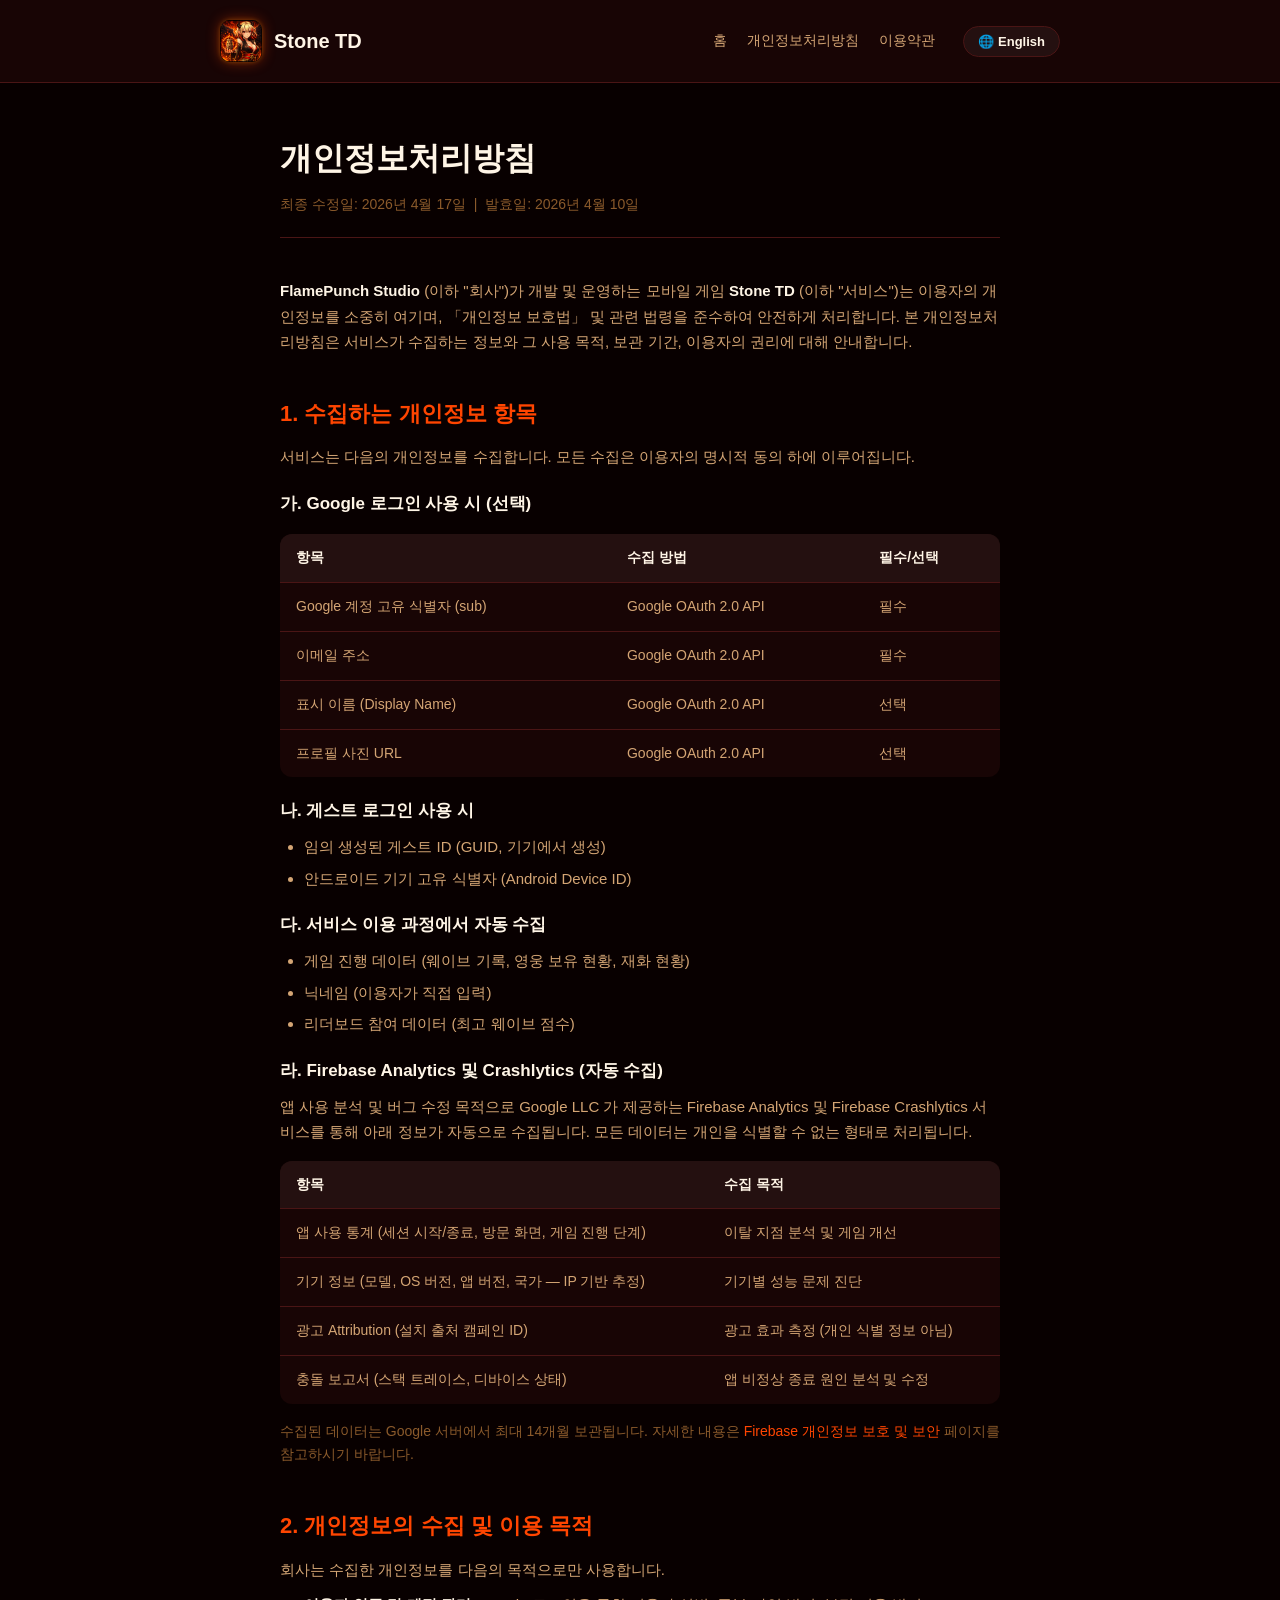
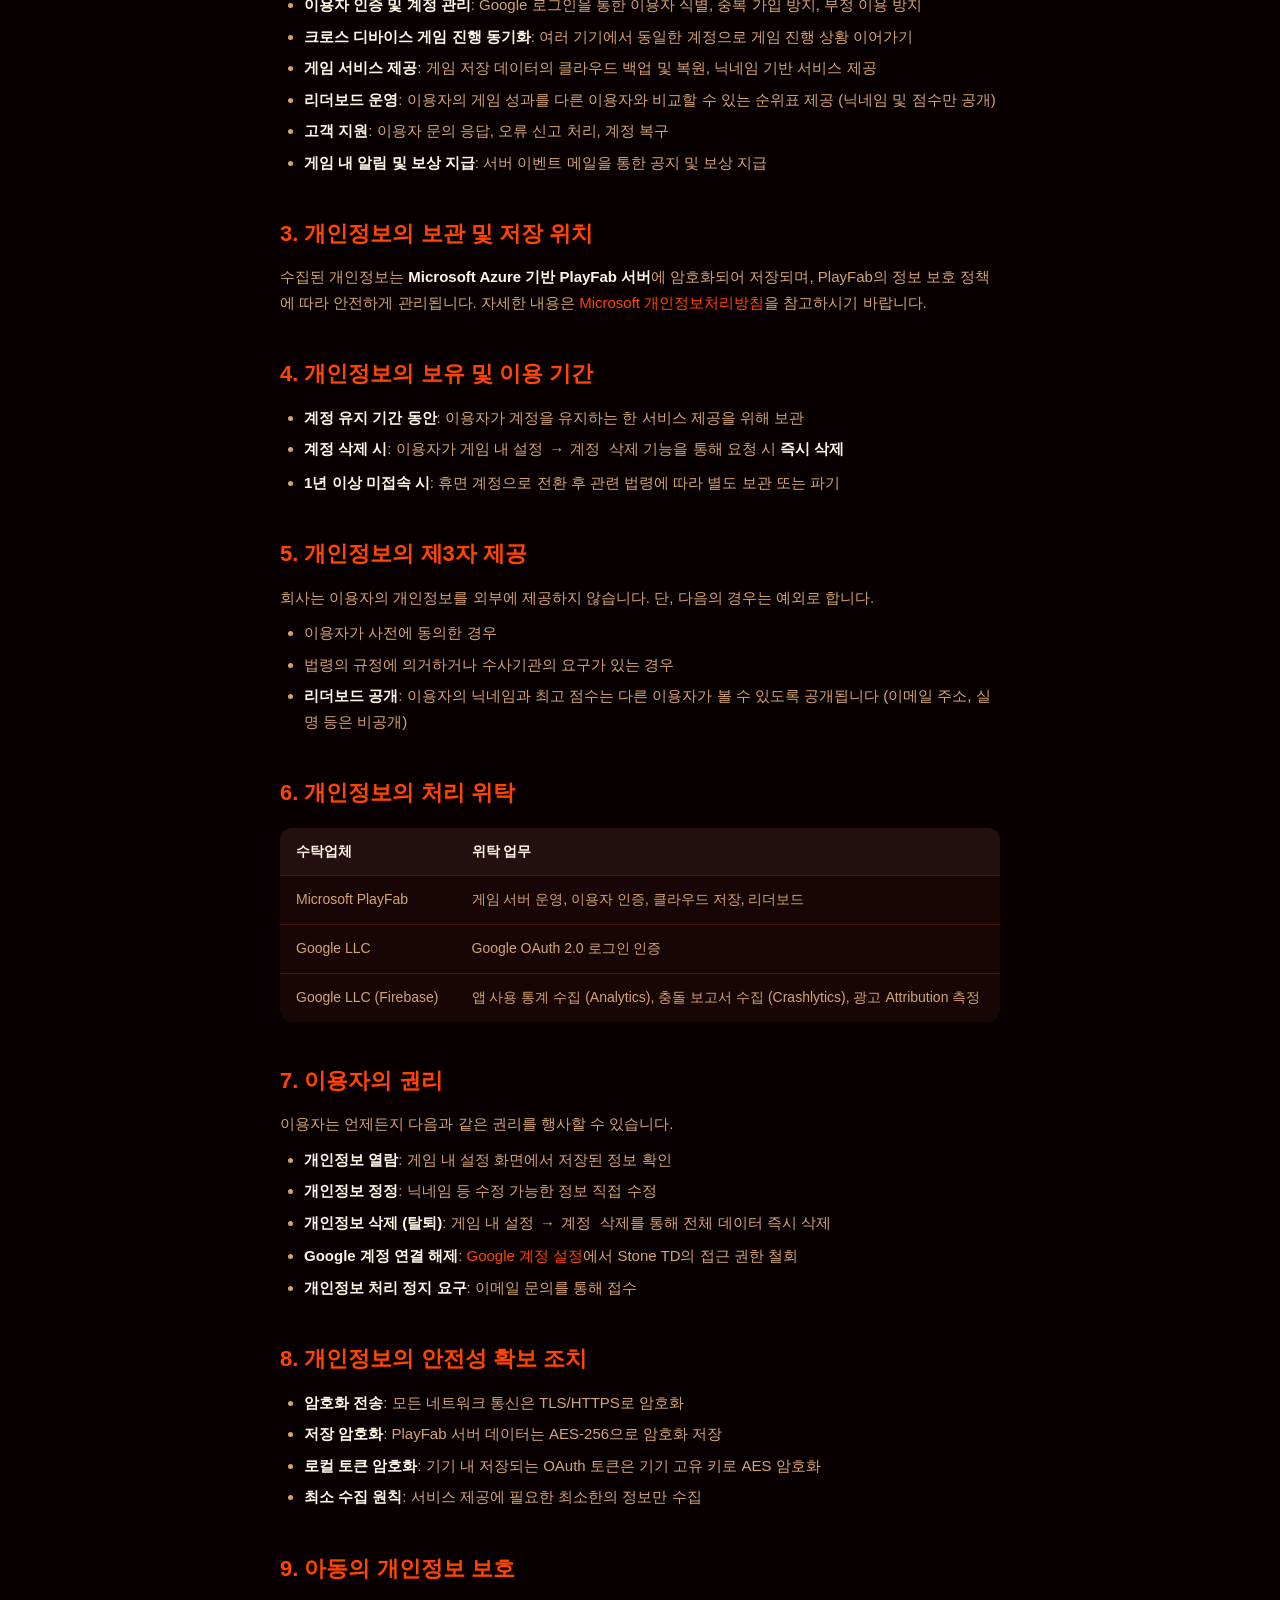
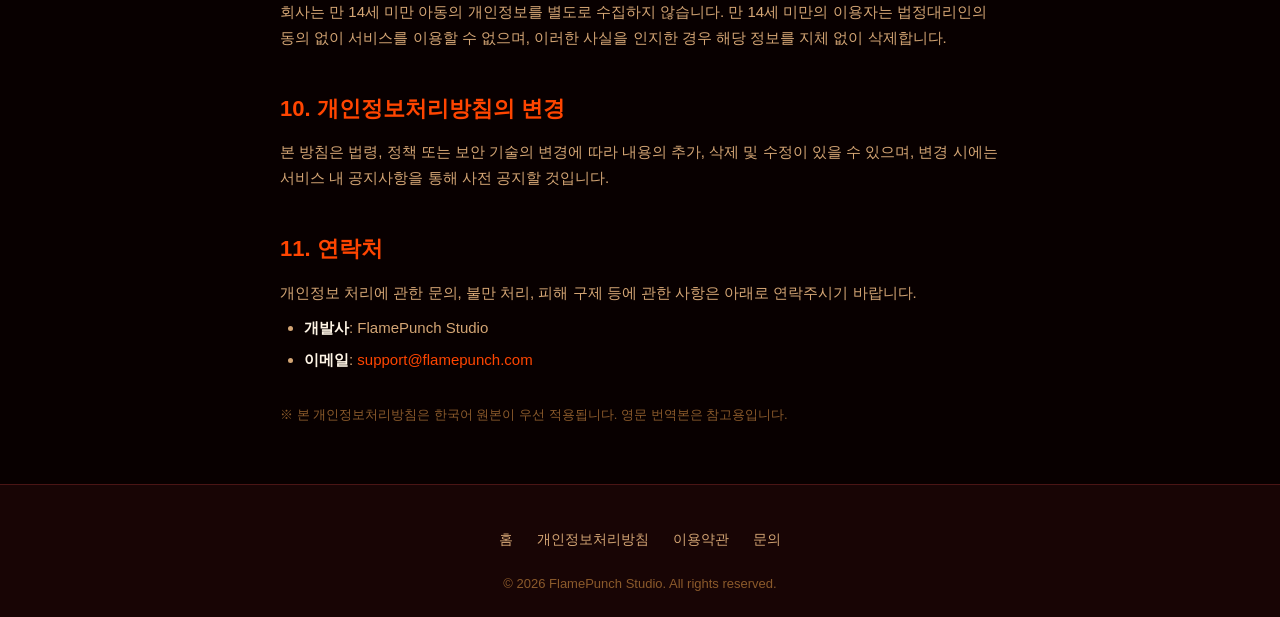
==== commit fda828c1: "privacy: Firebase Analytics + Crashlytics 수집 고지 추가 Stone TD 앱이 Firebase Analytics (앱 사용 통계, 광고 Attri" ====
--- a/privacy.html
+++ b/privacy.html
@@ -52,7 +52,7 @@
     <div data-lang="ko">
     <h1>개인정보처리방침</h1>
     <p class="legal-subtitle">
-      최종 수정일: 2026년 4월 10일 &nbsp;|&nbsp; 발효일: 2026년 4월 10일
+      최종 수정일: 2026년 4월 17일 &nbsp;|&nbsp; 발효일: 2026년 4월 10일
     </p>
 
     <p>
@@ -114,6 +114,49 @@
       <li>닉네임 (이용자가 직접 입력)</li>
       <li>리더보드 참여 데이터 (최고 웨이브 점수)</li>
     </ul>
+
+    <h3>라. Firebase Analytics 및 Crashlytics (자동 수집)</h3>
+    <p>
+      앱 사용 분석 및 버그 수정 목적으로 Google LLC 가 제공하는 Firebase Analytics
+      및 Firebase Crashlytics 서비스를 통해 아래 정보가 자동으로 수집됩니다. 모든
+      데이터는 개인을 식별할 수 없는 형태로 처리됩니다.
+    </p>
+    <table class="data-table">
+      <thead>
+        <tr>
+          <th>항목</th>
+          <th>수집 목적</th>
+        </tr>
+      </thead>
+      <tbody>
+        <tr>
+          <td>앱 사용 통계 (세션 시작/종료, 방문 화면, 게임 진행 단계)</td>
+          <td>이탈 지점 분석 및 게임 개선</td>
+        </tr>
+        <tr>
+          <td>기기 정보 (모델, OS 버전, 앱 버전, 국가 — IP 기반 추정)</td>
+          <td>기기별 성능 문제 진단</td>
+        </tr>
+        <tr>
+          <td>광고 Attribution (설치 출처 캠페인 ID)</td>
+          <td>광고 효과 측정 (개인 식별 정보 아님)</td>
+        </tr>
+        <tr>
+          <td>충돌 보고서 (스택 트레이스, 디바이스 상태)</td>
+          <td>앱 비정상 종료 원인 분석 및 수정</td>
+        </tr>
+      </tbody>
+    </table>
+    <p style="font-size: 14px; color: var(--text-muted)">
+      수집된 데이터는 Google 서버에서 최대 14개월 보관됩니다. 자세한 내용은
+      <a
+        href="https://firebase.google.com/support/privacy"
+        target="_blank"
+        rel="noopener"
+        >Firebase 개인정보 보호 및 보안</a
+      >
+      페이지를 참고하시기 바랍니다.
+    </p>
 
     <h2>2. 개인정보의 수집 및 이용 목적</h2>
     <p>회사는 수집한 개인정보를 다음의 목적으로만 사용합니다.</p>
@@ -206,6 +249,13 @@
           <td>Google LLC</td>
           <td>Google OAuth 2.0 로그인 인증</td>
         </tr>
+        <tr>
+          <td>Google LLC (Firebase)</td>
+          <td>
+            앱 사용 통계 수집 (Analytics), 충돌 보고서 수집 (Crashlytics), 광고
+            Attribution 측정
+          </td>
+        </tr>
       </tbody>
     </table>
 
@@ -293,7 +343,7 @@
     <div data-lang="en">
       <h1>Privacy Policy</h1>
       <p class="legal-subtitle">
-        Last updated: April 10, 2026 &nbsp;|&nbsp; Effective: April 10, 2026
+        Last updated: April 17, 2026 &nbsp;|&nbsp; Effective: April 10, 2026
       </p>
 
       <p>
@@ -325,6 +375,41 @@
       <p>
         For guest login, we generate a random GUID and may use your Android
         device identifier.
+      </p>
+
+      <h2>Analytics &amp; Crashlytics (Automatic Collection)</h2>
+      <p>
+        This app uses Firebase Analytics and Crashlytics services provided by
+        Google LLC to automatically collect the following information in a
+        non-identifiable form:
+      </p>
+      <ul>
+        <li>
+          <strong>App usage statistics</strong>: Session start/end, screens
+          visited, gameplay progress (wave clears, tutorial completion, etc.)
+        </li>
+        <li>
+          <strong>Device information</strong>: Device model, OS version, app
+          version, country (estimated from IP)
+        </li>
+        <li>
+          <strong>Ad attribution</strong>: Install source (advertising campaign
+          ID — not personally identifiable)
+        </li>
+        <li>
+          <strong>Crash reports</strong>: Stack traces and device state during
+          crashes (used for bug fixes)
+        </li>
+      </ul>
+      <p>
+        Collected data is retained by Google servers for up to 14 months. More
+        info:
+        <a
+          href="https://firebase.google.com/support/privacy"
+          target="_blank"
+          rel="noopener"
+          >Firebase Privacy &amp; Security</a
+        >.
       </p>
 
       <h2>How We Use Information</h2>
@@ -367,6 +452,16 @@
             >Microsoft's Privacy Statement</a
           >
         </li>
+        <li>
+          <strong>Google Firebase (Analytics + Crashlytics)</strong>: For app
+          usage statistics, crash reporting, and ad attribution. Governed by
+          <a
+            href="https://firebase.google.com/support/privacy"
+            target="_blank"
+            rel="noopener"
+            >Firebase Privacy Policy</a
+          >
+        </li>
       </ul>
 
       <h2>User Rights</h2>
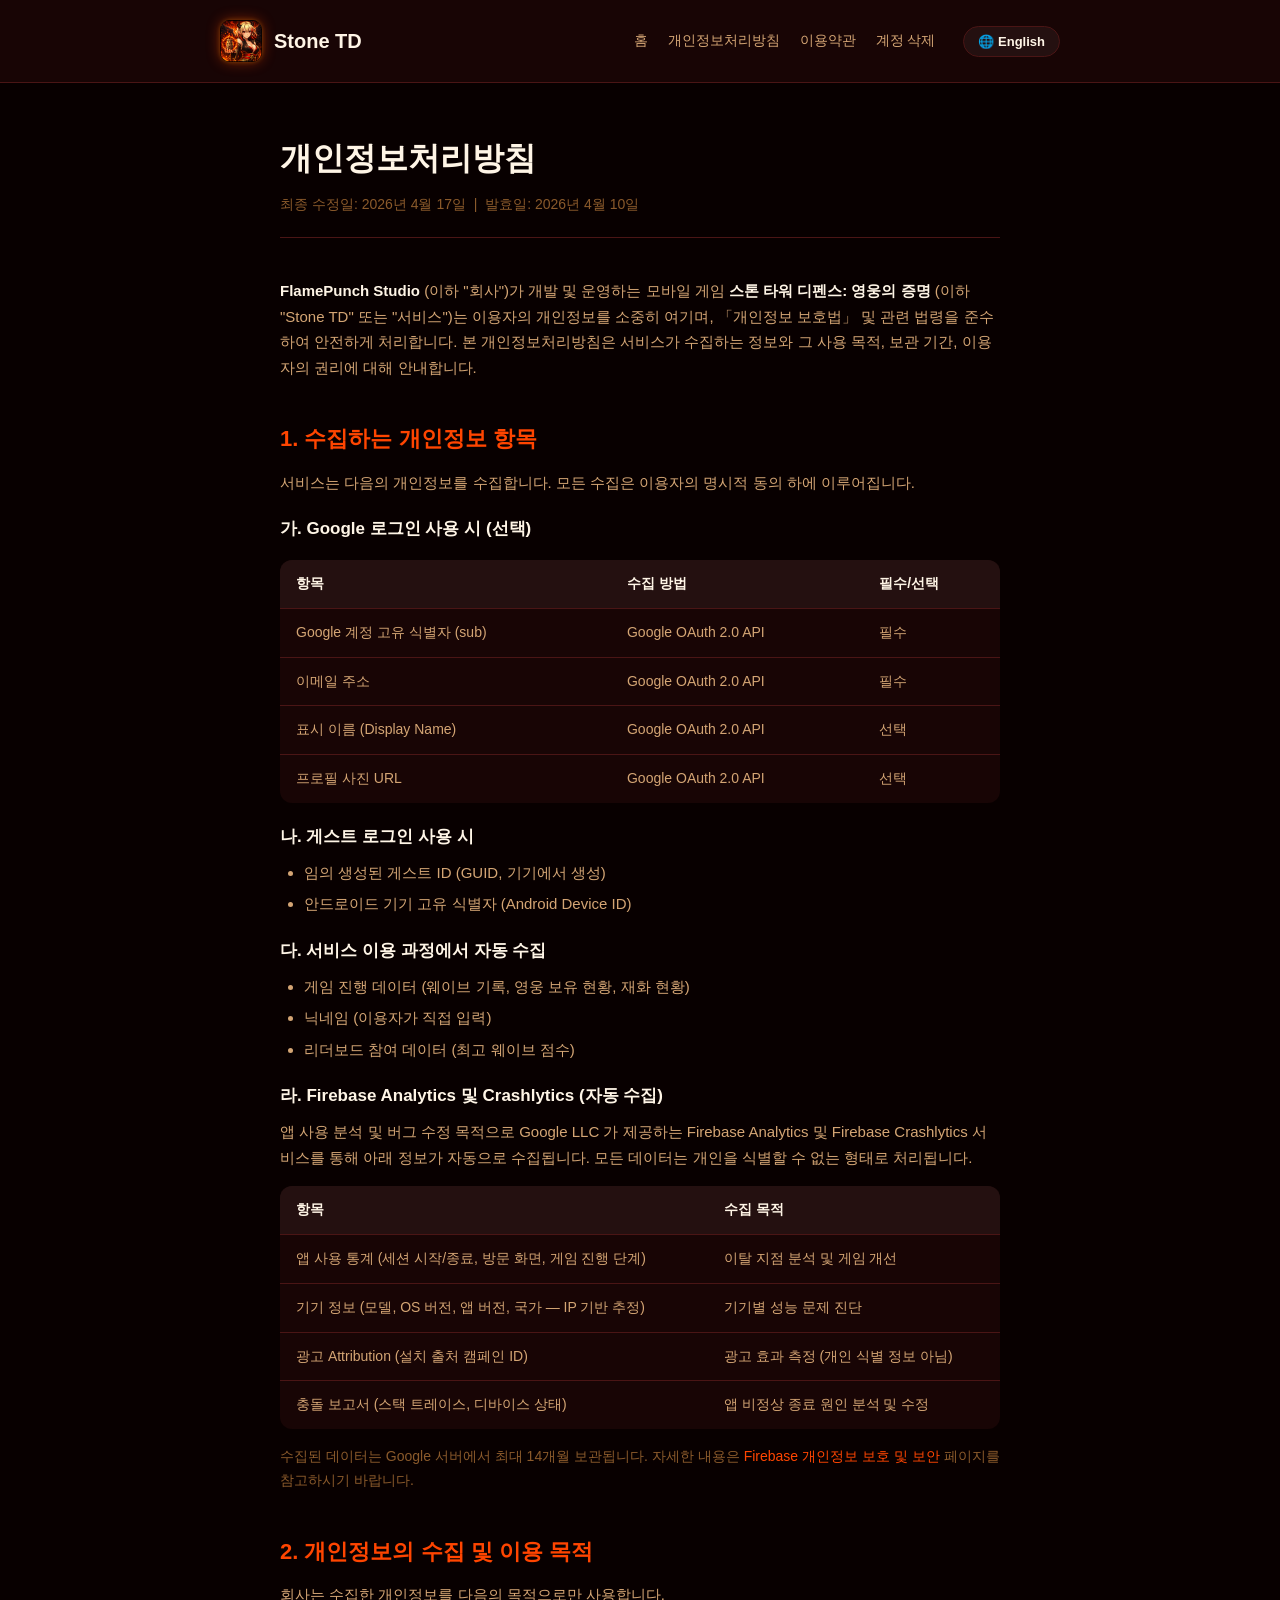
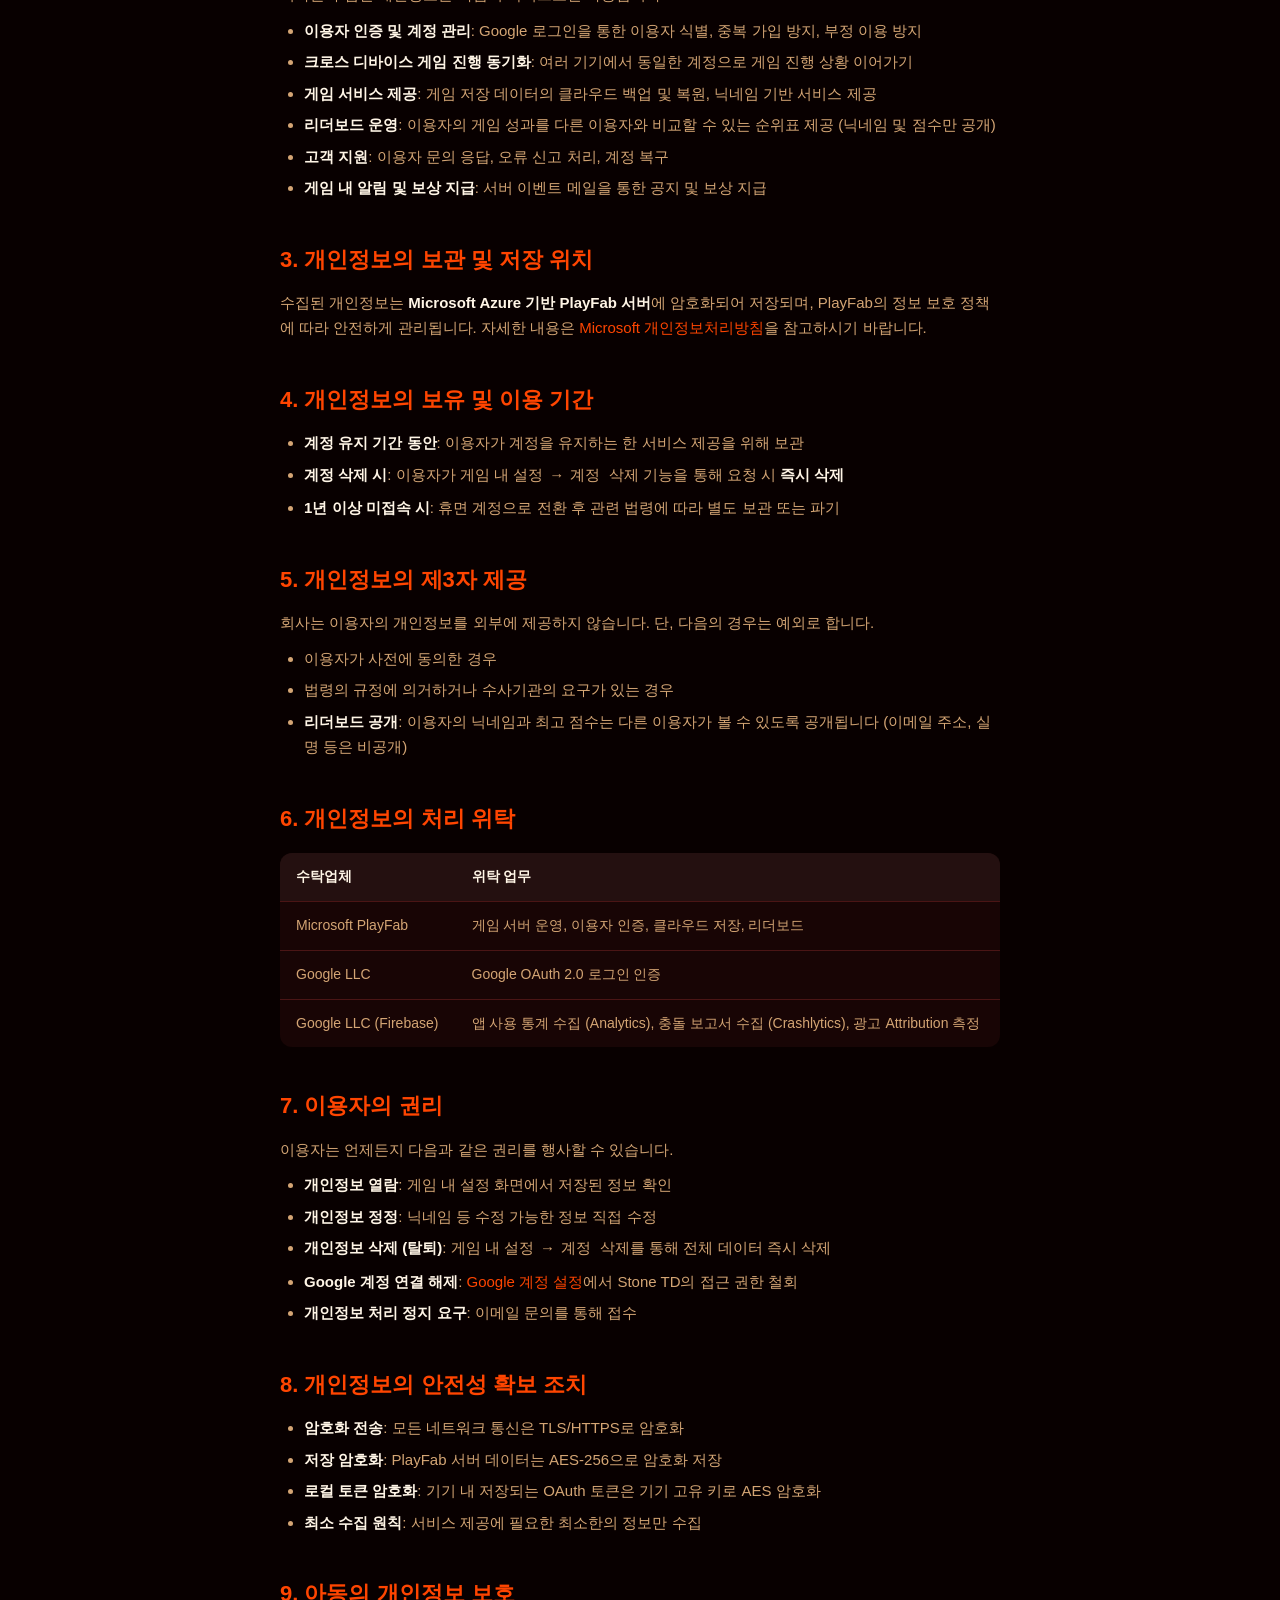
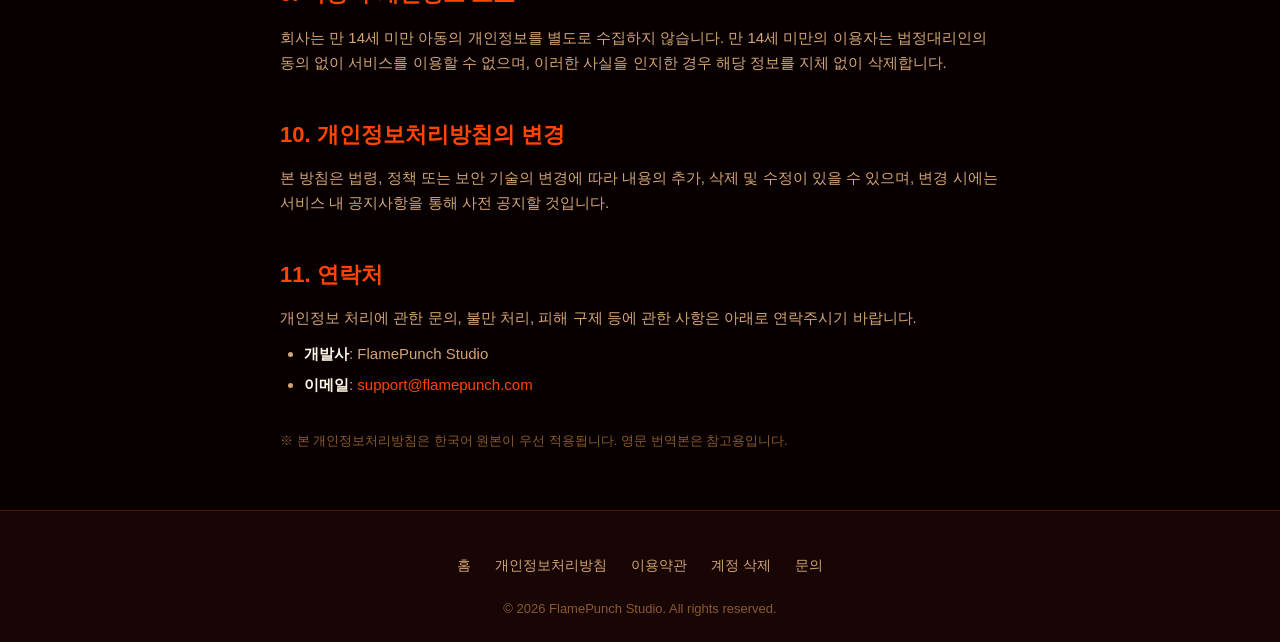
==== commit 60ef7e0e: "site: delete-account.html 신규 + 4개 페이지 풀네임 타이틀/Nav 통일 - delete-account.html: Google Play Data Safety " ====
--- a/privacy.html
+++ b/privacy.html
@@ -3,7 +3,7 @@
 <head>
   <meta charset="UTF-8" />
   <meta name="viewport" content="width=device-width, initial-scale=1.0" />
-  <title>개인정보처리방침 — Stone TD</title>
+  <title>개인정보처리방침 — 스톤 타워 디펜스: 영웅의 증명</title>
   <meta
     name="description"
     content="Stone TD 개인정보처리방침 — 수집하는 정보, 사용 목적, 보관 기간, 사용자 권리에 대한 안내"
@@ -39,6 +39,12 @@
             </a>
           </li>
           <li>
+            <a href="delete-account.html">
+              <span data-lang="ko">계정 삭제</span>
+              <span data-lang="en">Delete Account</span>
+            </a>
+          </li>
+          <li>
             <button class="lang-switch" type="button">🌐 English</button>
           </li>
         </ul>
@@ -57,10 +63,10 @@
 
     <p>
       <strong>FlamePunch Studio</strong> (이하 "회사")가 개발 및 운영하는 모바일
-      게임 <strong>Stone TD</strong> (이하 "서비스")는 이용자의 개인정보를
-      소중히 여기며, 「개인정보 보호법」 및 관련 법령을 준수하여 안전하게
-      처리합니다. 본 개인정보처리방침은 서비스가 수집하는 정보와 그 사용 목적,
-      보관 기간, 이용자의 권리에 대해 안내합니다.
+      게임 <strong>스톤 타워 디펜스: 영웅의 증명</strong> (이하 "Stone TD" 또는
+      "서비스")는 이용자의 개인정보를 소중히 여기며, 「개인정보 보호법」 및
+      관련 법령을 준수하여 안전하게 처리합니다. 본 개인정보처리방침은 서비스가
+      수집하는 정보와 그 사용 목적, 보관 기간, 이용자의 권리에 대해 안내합니다.
     </p>
 
     <h2>1. 수집하는 개인정보 항목</h2>
@@ -348,9 +354,10 @@
 
       <p>
         <strong>FlamePunch Studio</strong> ("we", "us", or "our") operates the
-        mobile game <strong>Stone TD</strong> (the "Service"). This Privacy
-        Policy informs you of our policies regarding the collection, use, and
-        disclosure of personal data when you use our Service.
+        mobile game <strong>Stone TD: Proof of Heroes</strong> ("Stone TD" or
+        the "Service"). This Privacy Policy informs you of our policies
+        regarding the collection, use, and disclosure of personal data when you
+        use our Service.
       </p>
 
       <h2>Information We Collect</h2>
@@ -536,6 +543,12 @@
           </a>
         </li>
         <li>
+          <a href="delete-account.html">
+            <span data-lang="ko">계정 삭제</span>
+            <span data-lang="en">Delete Account</span>
+          </a>
+        </li>
+        <li>
           <a href="mailto:support@flamepunch.com">
             <span data-lang="ko">문의</span>
             <span data-lang="en">Contact</span>
